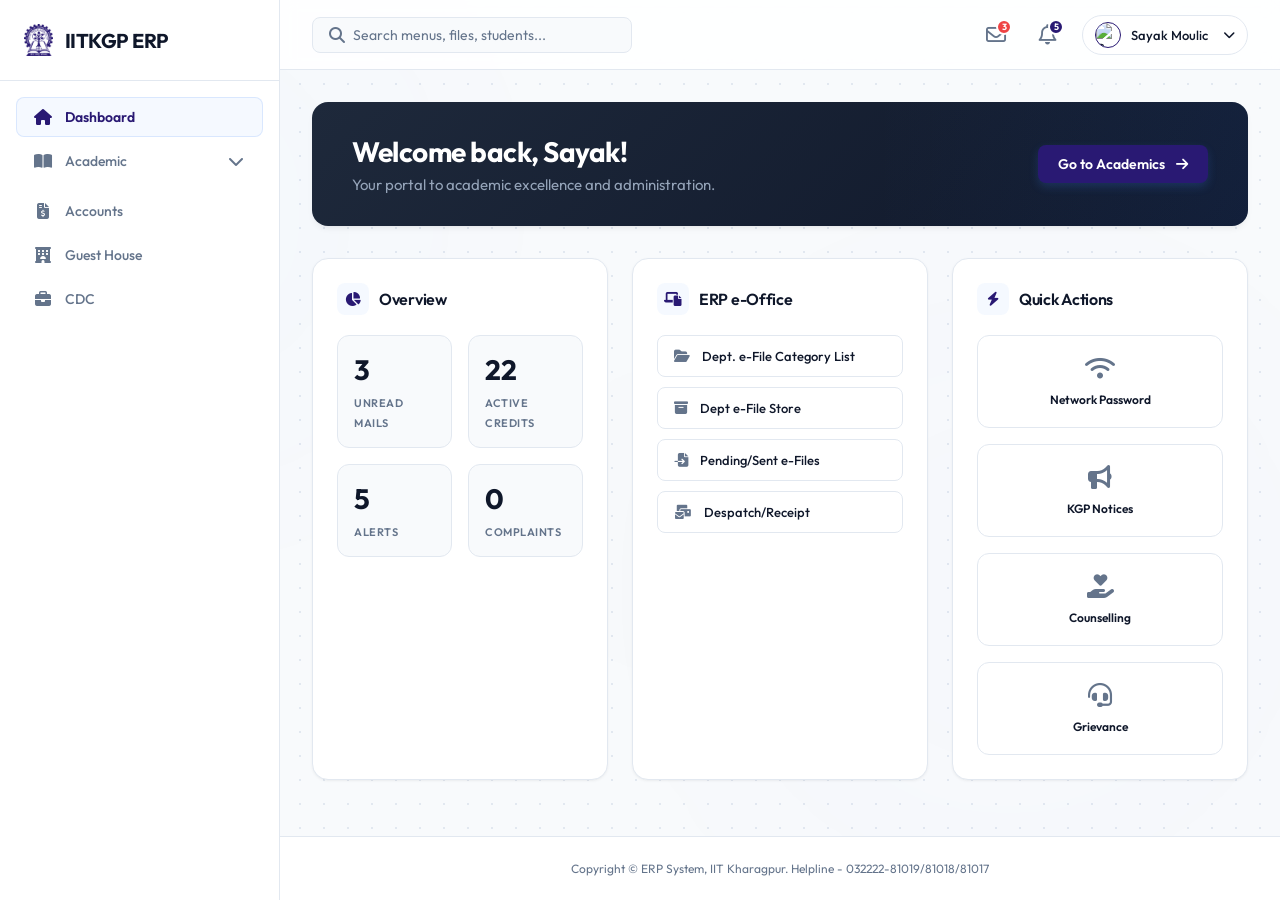
==== index.html @ 9ef0fa23 "feat: implement active modal dialogs for Quick Actions, Examination Portal, and CDC Important Action" ====
<!DOCTYPE html>
<html lang="en">
<head>
    <meta charset="UTF-8">
    <meta name="viewport" content="width=device-width, initial-scale=1.0">
    <title>ERP System - IIT KGP | Premium</title>
    <link rel="icon" type="image/png" href="./iitkgp logo.png">
    <link rel="stylesheet" href="style.css">
    <link rel="stylesheet" href="https://cdnjs.cloudflare.com/ajax/libs/font-awesome/6.4.0/css/all.min.css">
</head>
<body>
    <!-- Animated Background -->
    <div class="bg-blob blob-1"></div>
    <div class="bg-blob blob-2"></div>
    <div class="bg-blob blob-3"></div>

    <div class="dashboard">
        <!-- Sidebar -->
        <aside class="sidebar">
            <div class="sidebar-header">
                <img src="./iitkgp logo.png" alt="IIT KGP Logo" class="sidebar-logo">
                <h2>IITKGP ERP</h2>
                <button class="close-btn" id="closeSidebar" aria-label="Close sidebar">
                    <i class="fa-solid fa-xmark"></i>
                </button>
            </div>
            
            <nav class="sidebar-menu">
                <a href="./index.html" class="menu-item active">
                    <i class="fa-solid fa-house"></i>
                    <span>Dashboard</span>
                </a>

                <!-- Full Academic Menu inside Accordion -->
                <div class="accordion-wrapper" id="academicAccordion">
                    <div class="menu-item accordion-header">
                        <div style="display:flex; align-items:center; gap:12px;">
                            <i class="fa-solid fa-book-open"></i>
                            <span>Academic</span>
                        </div>
                        <i class="fa-solid fa-chevron-down caret"></i>
                    </div>
                    
                    <div class="accordion-content">
                        <div class="submenu-category">Registration & Academics</div>
                        <a href="./academic/index.html" class="submenu-item">Subjects & Curricula</a>
                        <a href="./academic/index.html" class="submenu-item">UG Registration & Flow</a>
                        <a href="./academic/index.html" class="submenu-item">PG Modules</a>
                        <a href="./academic/index.html" class="submenu-item">Final Graduation Processing</a>

                        <div class="submenu-category">Time Table & Exams</div>
                        <a href="./academic/index.html" class="submenu-item">Examination TimeTable</a>
                        <a href="./academic/index.html" class="submenu-item">Time Table (Classes)</a>
                        <a href="./academic/index.html" class="submenu-item">Results Review</a>

                        <div class="submenu-category">Financials & Awards</div>
                        <a href="./academic/index.html" class="submenu-item">Fees Payment & Status</a>
                        <a href="./academic/index.html" class="submenu-item">Scholarship</a>
                        <a href="./academic/index.html" class="submenu-item">Mediclaim</a>
                        <a href="./academic/index.html" class="submenu-item">Award and Prize (UG)</a>

                        <div class="submenu-category">Student Life</div>
                        <a href="./academic/index.html" class="submenu-item">Students & Leave</a>
                        <a href="./academic/index.html" class="submenu-item">Library Services</a>
                        <a href="./academic/index.html" class="submenu-item">Feedback</a>
                        <a href="./academic/index.html" class="submenu-item">Student Rep Nomination</a>
                    </div>
                </div>

                <a href="./accounts/index.html" class="menu-item">
                    <i class="fa-solid fa-file-invoice-dollar"></i>
                    <span>Accounts</span>
                </a>
                <a href="./accommodation/index.html" class="menu-item">
                    <i class="fa-solid fa-hotel"></i>
                    <span>Guest House</span>
                </a>
                <a href="./cdc/index.html" class="menu-item">
                    <i class="fa-solid fa-briefcase"></i>
                    <span>CDC</span>
                </a>
            </nav>
        </aside>

        <!-- Main Area -->
        <main class="main-area">
            <!-- Top Navigation -->
            <header class="top-nav">
                <div style="display: flex; align-items: center;">
                    <button class="menu-btn" id="openSidebar" aria-label="Open sidebar">
                        <i class="fa-solid fa-bars"></i>
                    </button>
                    <div class="search-box">
                        <i class="fa-solid fa-search"></i>
                        <input type="text" placeholder="Search menus, files, students..." id="dashboardSearch">
                    </div>
                </div>

                <div class="nav-actions">
                    <button class="icon-btn" aria-label="Messages">
                        <i class="fa-regular fa-envelope"></i>
                        <span class="badge">3</span>
                    </button>
                    <button class="icon-btn" aria-label="Notifications">
                        <i class="fa-regular fa-bell"></i>
                        <span class="badge" style="background:var(--brand-primary); color:#fff;">5</span>
                    </button>

                    <!-- Fully working Profile Dropdown -->
                    <div class="profile-menu" id="profileMenu">
                        <div class="profile-btn" id="profileBtn">
                            <img src="https://ui-avatars.com/api/?name=Sayak+Moulic&background=3b82f6&color=fff&bold=true" alt="Sayak">
                            <span>Sayak Moulic</span>
                            <i class="fa-solid fa-chevron-down" style="font-size: 12px; margin-left: 5px;"></i>
                        </div>
                        
                        <div class="dropdown-content glass-panel">
                            <a href="#" class="dropdown-item">
                                <i class="fa-regular fa-user"></i> My Profile
                            </a>
                            <a href="#" class="dropdown-item">
                                <i class="fa-solid fa-gear"></i> Settings
                            </a>
                            <a href="#" class="dropdown-item">
                                <i class="fa-solid fa-key"></i> Passphrase Retrieval
                            </a>
                            <div class="dropdown-divider"></div>
                            <a href="#" class="dropdown-item">
                                <i class="fa-solid fa-users-gear"></i> Switch Login
                            </a>
                            <a href="#" class="dropdown-item" style="color: var(--accent-red);">
                                <i class="fa-solid fa-arrow-right-from-bracket" style="color: var(--accent-red);"></i> Logout
                            </a>
                        </div>
                    </div>
                </div>
            </header>

            <!-- Dashboard Content -->
            <div class="content-area">
                <div class="hero-banner">
                    <div class="hero-text">
                        <h1>Welcome back, Sayak!</h1>
                        <p>Your portal to academic excellence and administration.</p>
                    </div>
                    <a href="./academic/index.html" class="hero-btn" style="text-decoration:none;">Go to Academics <i class="fa-solid fa-arrow-right" style="margin-left:8px;"></i></a>
                </div>

                <div class="bento-grid">
                    
                    <!-- Stats Card -->
                    <div class="card glass-panel col-span-4">
                        <div class="card-header">
                            <h3 class="card-title">
                                <span class="card-icon"><i class="fa-solid fa-chart-pie"></i></span>
                                Overview
                            </h3>
                        </div>
                        <div class="stats-container">
                            <div class="stat-box">
                                <span class="stat-value">3</span>
                                <span class="stat-label">Unread Mails</span>
                            </div>
                            <div class="stat-box">
                                <span class="stat-value">22</span>
                                <span class="stat-label">Active Credits</span>
                            </div>
                            <div class="stat-box">
                                <span class="stat-value">5</span>
                                <span class="stat-label">Alerts</span>
                            </div>
                            <div class="stat-box">
                                <span class="stat-value">0</span>
                                <span class="stat-label">Complaints</span>
                            </div>
                        </div>
                    </div>

                    <!-- ERP e-Office -->
                    <div class="card glass-panel col-span-4">
                        <div class="card-header">
                            <h3 class="card-title">
                                <span class="card-icon"><i class="fa-solid fa-laptop-file"></i></span>
                                ERP e-Office
                            </h3>
                        </div>
                        <div class="link-list">
                            <a href="#" class="link-item">
                                <i class="fa-solid fa-folder-open"></i> Dept. e-File Category List
                            </a>
                            <a href="#" class="link-item">
                                <i class="fa-solid fa-box-archive"></i> Dept e-File Store
                            </a>
                            <a href="#" class="link-item">
                                <i class="fa-solid fa-file-import"></i> Pending/Sent e-Files
                            </a>
                            <a href="#" class="link-item">
                                <i class="fa-solid fa-envelopes-bulk"></i> Despatch/Receipt
                            </a>
                        </div>
                    </div>

                    <!-- Other Actions -->
                    <div class="card glass-panel col-span-4">
                        <div class="card-header">
                            <h3 class="card-title">
                                <span class="card-icon"><i class="fa-solid fa-bolt"></i></span>
                                Quick Actions
                            </h3>
                        </div>
                        <div class="action-grid">
                            <a href="#" class="action-box" id="actionNetworkPassword">
                                <i class="fa-solid fa-wifi"></i>
                                <span>Network Password</span>
                            </a>
                            <a href="#" class="action-box" id="actionKgpNotices">
                                <i class="fa-solid fa-bullhorn"></i>
                                <span>KGP Notices</span>
                            </a>
                            <a href="#" class="action-box" id="actionCounselling">
                                <i class="fa-solid fa-hand-holding-heart"></i>
                                <span>Counselling</span>
                            </a>
                            <a href="#" class="action-box" id="actionGrievance">
                                <i class="fa-solid fa-headset"></i>
                                <span>Grievance</span>
                            </a>
                        </div>
                    </div>

                </div>
            </div>

            <!-- Footer -->
            <footer class="footer">
                <p>Copyright &copy; ERP System, IIT Kharagpur. Helpline - 032222-81019/81018/81017</p>
            </footer>
        </main>
    </div>

    <!-- Modals -->
    <!-- Network Password Modal -->
    <div class="modal-overlay" id="modalNetworkPassword">
        <div class="modal-container">
            <div class="modal-header">
                <h3>Campus Network Password Manager</h3>
                <button class="modal-close"><i class="fa-solid fa-xmark"></i></button>
            </div>
            <div class="modal-body">
                <p>Manage your campus Wi-Fi / LAN network credentials here.</p>
                <form onsubmit="event.preventDefault(); alert('Password successfully updated!'); this.closest('.modal-overlay').classList.remove('open');">
                    <div class="form-group">
                        <label for="currentNetPass">Current Network Password</label>
                        <input type="password" id="currentNetPass" class="form-control" required>
                    </div>
                    <div class="form-group">
                        <label for="newNetPass">New Network Password</label>
                        <input type="password" id="newNetPass" class="form-control" required>
                    </div>
                    <div class="form-group">
                        <label for="confirmNetPass">Confirm New Network Password</label>
                        <input type="password" id="confirmNetPass" class="form-control" required>
                    </div>
                    <button type="submit" class="btn-primary">Update Password</button>
                </form>
            </div>
        </div>
    </div>

    <!-- KGP Notices Modal -->
    <div class="modal-overlay" id="modalKgpNotices">
        <div class="modal-container">
            <div class="modal-header">
                <h3>Apna IIT KGP Notices</h3>
                <button class="modal-close"><i class="fa-solid fa-xmark"></i></button>
            </div>
            <div class="modal-body" style="display:flex; flex-direction:column; gap:16px;">
                <div style="padding:12px; background:var(--brand-bg); border-radius:8px; border:1px solid var(--border-color);">
                    <span style="font-size:11px; font-weight:700; color:var(--brand-primary); display:block; margin-bottom:4px;">May 25, 2026 - ACADEMIC SECTION</span>
                    <strong style="display:block; font-size:13px; margin-bottom:4px;">Extension of Spring Semester Registration Deadline</strong>
                    <span style="font-size:12px; color:var(--text-muted);">Spring Semester registration has been extended up to 31st May 2026. Please complete fee payment and register courses on the Academic portal.</span>
                </div>
                <div style="padding:12px; background:var(--brand-bg); border-radius:8px; border:1px solid var(--border-color);">
                    <span style="font-size:11px; font-weight:700; color:var(--brand-primary); display:block; margin-bottom:4px;">May 24, 2026 - HALL MANAGEMENT CENTRE</span>
                    <strong style="display:block; font-size:13px; margin-bottom:4px;">Notice regarding Summer Quarter Mess Bookings</strong>
                    <span style="font-size:12px; color:var(--text-muted);">Students registering for summer quarter can pay food charges at HMC counter from today onwards. Mess will run at Lal Bahadur Shastri Hall.</span>
                </div>
                <div style="padding:12px; background:var(--brand-bg); border-radius:8px; border:1px solid var(--border-color);">
                    <span style="font-size:11px; font-weight:700; color:var(--brand-primary); display:block; margin-bottom:4px;">May 22, 2026 - TECHNOLOGY GUEST HOUSE</span>
                    <strong style="display:block; font-size:13px; margin-bottom:4px;">Booking closure for Convocation week</strong>
                    <span style="font-size:12px; color:var(--text-muted);">Technology Guest House bookings will remain closed from July 15th to July 25th for official delegates visiting during the annual convocation.</span>
                </div>
            </div>
        </div>
    </div>

    <!-- Counselling Modal -->
    <div class="modal-overlay" id="modalCounselling">
        <div class="modal-container">
            <div class="modal-header">
                <h3>Student Counselling Centre Services</h3>
                <button class="modal-close"><i class="fa-solid fa-xmark"></i></button>
            </div>
            <div class="modal-body">
                <p>Get in touch with professionals at the Student Counselling Centre. Sessions are strictly confidential.</p>
                <form onsubmit="event.preventDefault(); alert('Session appointment request received. A counsellor will reach out shortly.'); this.closest('.modal-overlay').classList.remove('open');">
                    <div class="form-group">
                        <label for="counsellingReason">Reason for Appointment / Topic</label>
                        <select id="counsellingReason" class="form-control" required>
                            <option value="academic">Academic Stress / Time Management</option>
                            <option value="career">Career / CDC Anxiety</option>
                            <option value="personal">Personal / Relationship Concerns</option>
                            <option value="other">General Well-being & Wellness Check</option>
                        </select>
                    </div>
                    <div class="form-group">
                        <label for="preferredDate">Preferred Date</label>
                        <input type="date" id="preferredDate" class="form-control" required>
                    </div>
                    <div class="form-group">
                        <label for="preferredSlot">Preferred Time Slot</label>
                        <select id="preferredSlot" class="form-control" required>
                            <option value="morning">Morning (10:00 AM - 12:00 PM)</option>
                            <option value="afternoon">Afternoon (02:00 PM - 04:00 PM)</option>
                            <option value="evening">Evening (05:00 PM - 07:00 PM)</option>
                        </select>
                    </div>
                    <button type="submit" class="btn-primary">Request Session Appointment</button>
                </form>
            </div>
        </div>
    </div>

    <!-- Grievance Modal -->
    <div class="modal-overlay" id="modalGrievance">
        <div class="modal-container">
            <div class="modal-header">
                <h3>Submit General / ERP Grievance</h3>
                <button class="modal-close"><i class="fa-solid fa-xmark"></i></button>
            </div>
            <div class="modal-body">
                <p>Please enter details of your grievance. Submissions are routed to the ERP technical cell or administrative cell.</p>
                <form onsubmit="event.preventDefault(); alert('Grievance ticket created successfully. ID: TKT-299382.'); this.closest('.modal-overlay').classList.remove('open');">
                    <div class="form-group">
                        <label for="grievanceType">Category</label>
                        <select id="grievanceType" class="form-control" required>
                            <option value="erp">ERP Portal Glitch / Bugs</option>
                            <option value="academic">Academic Registration / Grades Error</option>
                            <option value="accommodation">Hostel Mess / Room Facility Grievance</option>
                            <option value="other">Other Administrative Concerns</option>
                        </select>
                    </div>
                    <div class="form-group">
                        <label for="grievanceTitle">Subject</label>
                        <input type="text" id="grievanceTitle" class="form-control" placeholder="Short description of the issue" required>
                    </div>
                    <div class="form-group">
                        <label for="grievanceDetails">Detailed Grievance Description</label>
                        <textarea id="grievanceDetails" class="form-control" rows="4" style="resize:vertical;" placeholder="Please explain the issue in detail..." required></textarea>
                    </div>
                    <button type="submit" class="btn-primary">Submit Grievance</button>
                </form>
            </div>
        </div>
    </div>

    <script>
        // Profile Dropdown Logic
        const profileMenu = document.getElementById('profileMenu');
        const profileBtn = document.getElementById('profileBtn');

        profileBtn.addEventListener('click', (e) => {
            e.stopPropagation();
            profileMenu.classList.toggle('open');
        });

        // Close dropdown when clicking outside
        document.addEventListener('click', (e) => {
            if (!profileMenu.contains(e.target)) {
                profileMenu.classList.remove('open');
            }
        });

        // Accordion Logic
        const accordion = document.getElementById('academicAccordion');
        const accordionHeader = accordion.querySelector('.accordion-header');

        accordionHeader.addEventListener('click', () => {
            accordion.classList.toggle('open');
            if (accordion.classList.contains('open')) {
                accordionHeader.classList.add('active');
            } else {
                accordionHeader.classList.remove('active');
            }
        });

        // Mobile Sidebar Logic
        const sidebar = document.querySelector('.sidebar');
        const openSidebar = document.getElementById('openSidebar');
        const closeSidebar = document.getElementById('closeSidebar');

        if (openSidebar && closeSidebar) {
            openSidebar.addEventListener('click', () => {
                sidebar.classList.add('active');
            });
            closeSidebar.addEventListener('click', () => {
                sidebar.classList.remove('active');
            });
        }

        // Modal toggling helper
        function setupModal(triggerId, modalId) {
            const trigger = document.getElementById(triggerId);
            const modal = document.getElementById(modalId);
            if (trigger && modal) {
                trigger.addEventListener('click', (e) => {
                    e.preventDefault();
                    modal.classList.add('open');
                });
                
                const closeBtn = modal.querySelector('.modal-close');
                if (closeBtn) {
                    closeBtn.addEventListener('click', () => {
                        modal.classList.remove('open');
                    });
                }
                
                modal.addEventListener('click', (e) => {
                    if (e.target === modal) {
                        modal.classList.remove('open');
                    }
                });
            }
        }
        
        setupModal('actionNetworkPassword', 'modalNetworkPassword');
        setupModal('actionKgpNotices', 'modalKgpNotices');
        setupModal('actionCounselling', 'modalCounselling');
        setupModal('actionGrievance', 'modalGrievance');
    </script>
</body>
</html>
---- style.css ----
@import url('https://fonts.googleapis.com/css2?family=Outfit:wght@300;400;500;600;700;800&display=swap');

:root {
    --brand-bg: #f8fafc;
    /* Premium clean off-white background */
    --panel-bg: #ffffff;
    /* Crisp white panels */
    --border-color: #e2e8f0;
    /* Soft slate/gray borders */
    --border-hover: #cbd5e1;
    --text-main: #0f172a;
    /* Slate-900 high contrast text */
    --text-muted: #64748b;
    /* Slate-500 muted text */
    --brand-primary: #291973;
    /* Premium Vercel/Linear royal blue */
    --brand-primary-light: #60a5fa;
    --brand-primary-bg: rgba(59, 130, 246, 0.05);
    --brand-primary-hover: rgba(59, 130, 246, 0.08);
    --accent-red: #ef4444;
    /* Clean alert red */
    --accent-red-bg: rgba(239, 68, 68, 0.05);
    --accent-green: #10b981;
    /* Success green */
    --accent-green-bg: rgba(16, 185, 129, 0.05);

    --shadow-sm: 0 1px 3px 0 rgba(0, 0, 0, 0.05), 0 1px 2px -1px rgba(0, 0, 0, 0.05);
    --shadow-md: 0 4px 6px -1px rgba(0, 0, 0, 0.05), 0 2px 4px -2px rgba(0, 0, 0, 0.05);
    --shadow-lg: 0 10px 15px -3px rgba(0, 0, 0, 0.05), 0 4px 6px -4px rgba(0, 0, 0, 0.05);
    --shadow-xl: 0 20px 25px -5px rgba(0, 0, 0, 0.05), 0 8px 10px -6px rgba(0, 0, 0, 0.05);

    --transition-fast: 0.15s cubic-bezier(0.4, 0, 0.2, 1);
    --transition-normal: 0.25s cubic-bezier(0.4, 0, 0.2, 1);
    --sidebar-width: 280px;
}

* {
    margin: 0;
    padding: 0;
    box-sizing: border-box;
    font-family: 'Outfit', sans-serif;
}

body {
    background-color: var(--brand-bg);
    /* Clean grid background overlay */
    background-image:
        radial-gradient(var(--border-color) 1px, transparent 1px);
    background-size: 24px 24px;
    color: var(--text-main);
    overflow-x: hidden;
    position: relative;
    min-height: 100vh;
}

/* Subtle background glow blobs - soft and light */
.bg-blob {
    position: fixed;
    border-radius: 50%;
    filter: blur(140px);
    z-index: -1;
    pointer-events: none;
    opacity: 0.4;
}

.blob-1 {
    top: -10%;
    left: -10%;
    width: 600px;
    height: 600px;
    background: radial-gradient(circle, rgba(59, 130, 246, 0.12) 0%, transparent 70%);
}

.blob-2 {
    bottom: -10%;
    right: -10%;
    width: 800px;
    height: 800px;
    background: radial-gradient(circle, rgba(99, 102, 241, 0.08) 0%, transparent 70%);
}

.blob-3 {
    top: 30%;
    left: 35%;
    width: 500px;
    height: 500px;
    background: radial-gradient(circle, rgba(16, 185, 129, 0.05) 0%, transparent 70%);
}

/* Glass panel styled as premium white card */
.glass-panel {
    background: var(--panel-bg);
    border: 1px solid var(--border-color);
    box-shadow: var(--shadow-sm);
    border-radius: 12px;
}

/* Layout */
.dashboard {
    display: flex;
    min-height: 100vh;
}

/* Sidebar - Unified Light Theme */
.sidebar {
    width: var(--sidebar-width);
    height: 100vh;
    position: fixed;
    background: var(--panel-bg);
    border-right: 1px solid var(--border-color);
    z-index: 1000;
    display: flex;
    flex-direction: column;
    transition: var(--transition-normal);
}

.sidebar-header {
    padding: 24px;
    display: flex;
    align-items: center;
    gap: 12px;
    border-bottom: 1px solid var(--border-color);
}

.sidebar-header h2 {
    font-size: 20px;
    font-weight: 700;
    color: var(--text-main);
    letter-spacing: -0.5px;
}

.close-btn {
    display: none;
    background: transparent;
    border: none;
    color: var(--text-muted);
    font-size: 20px;
    cursor: pointer;
    margin-left: auto;
    transition: var(--transition-fast);
}

.close-btn:hover {
    color: var(--text-main);
}

.sidebar-menu {
    padding: 16px;
    overflow-y: auto;
    flex: 1;
}

.sidebar-menu::-webkit-scrollbar {
    width: 4px;
}

.sidebar-menu::-webkit-scrollbar-thumb {
    background: var(--border-color);
    border-radius: 10px;
}

.menu-item {
    display: flex;
    align-items: center;
    gap: 12px;
    padding: 10px 16px;
    color: var(--text-muted);
    border-radius: 8px;
    margin-bottom: 4px;
    transition: var(--transition-fast);
    cursor: pointer;
    text-decoration: none;
    font-size: 14px;
    font-weight: 500;
    border: 1px solid transparent;
}

.menu-item i {
    font-size: 16px;
    width: 20px;
    text-align: center;
    color: var(--text-muted);
    transition: var(--transition-fast);
}

.menu-item:hover,
.menu-item.active {
    background: var(--brand-primary-bg);
    color: var(--brand-primary);
}

.menu-item.active {
    background: var(--brand-primary-bg);
    border-color: rgba(59, 130, 246, 0.15);
    font-weight: 600;
}

.menu-item:hover i,
.menu-item.active i {
    color: var(--brand-primary);
}

/* Accordion Navigation Category */
.accordion-wrapper {
    margin-bottom: 4px;
}

.accordion-header {
    justify-content: space-between;
}

.accordion-content {
    max-height: 0;
    overflow: hidden;
    transition: max-height 0.3s cubic-bezier(0.4, 0, 0.2, 1);
    background: var(--brand-bg);
    border-radius: 8px;
    margin: 2px 4px 6px 12px;
    border-left: 2px solid var(--border-color);
}

.accordion-wrapper.open .accordion-content {
    max-height: 1000px;
}

.accordion-wrapper.open .caret {
    transform: rotate(180deg);
}

.caret {
    transition: transform var(--transition-fast);
}

/* Submenu items */
.submenu-category {
    padding: 10px 16px 4px 16px;
    font-size: 11px;
    text-transform: uppercase;
    letter-spacing: 0.5px;
    color: var(--text-muted);
    font-weight: 700;
}

.submenu-item {
    display: block;
    padding: 8px 16px 8px 24px;
    color: var(--text-muted);
    font-size: 13px;
    transition: var(--transition-fast);
    text-decoration: none;
    font-weight: 500;
}

.submenu-item:hover,
.submenu-item.active {
    color: var(--brand-primary);
    background: var(--brand-primary-bg);
}

/* Main Content Area */
.main-area {
    flex: 1;
    margin-left: var(--sidebar-width);
    display: flex;
    flex-direction: column;
    min-height: 100vh;
}

/* Top Nav */
.top-nav {
    height: 70px;
    padding: 0 32px;
    display: flex;
    justify-content: space-between;
    align-items: center;
    position: sticky;
    top: 0;
    z-index: 100;
    background: rgba(255, 255, 255, 0.85);
    backdrop-filter: blur(8px);
    border-bottom: 1px solid var(--border-color);
}

.menu-btn {
    display: none;
    background: transparent;
    border: none;
    color: var(--text-main);
    font-size: 20px;
    cursor: pointer;
    margin-right: 12px;
}

.search-box {
    display: flex;
    align-items: center;
    background: var(--brand-bg);
    border: 1px solid var(--border-color);
    border-radius: 8px;
    padding: 8px 16px;
    width: 320px;
    transition: var(--transition-fast);
}

.search-box:focus-within {
    border-color: var(--brand-primary);
    box-shadow: 0 0 0 2px rgba(59, 130, 246, 0.1);
    background: #ffffff;
}

.search-box input {
    background: transparent;
    border: none;
    outline: none;
    color: var(--text-main);
    width: 100%;
    margin-left: 8px;
    font-size: 14px;
}

.search-box input::placeholder {
    color: var(--text-muted);
}

.search-box i {
    color: var(--text-muted);
}

.nav-actions {
    display: flex;
    align-items: center;
    gap: 16px;
}

.icon-btn {
    position: relative;
    background: transparent;
    border: none;
    color: var(--text-muted);
    font-size: 20px;
    cursor: pointer;
    transition: var(--transition-fast);
    width: 36px;
    height: 36px;
    border-radius: 8px;
    display: flex;
    align-items: center;
    justify-content: center;
}

.icon-btn:hover {
    color: var(--brand-primary);
    background: var(--brand-bg);
}

.badge {
    position: absolute;
    top: 2px;
    right: 2px;
    background: var(--accent-red);
    color: #fff;
    font-size: 9px;
    font-weight: 700;
    height: 16px;
    width: 16px;
    border-radius: 50%;
    display: flex;
    align-items: center;
    justify-content: center;
    border: 2px solid #fff;
}

/* Profile Dropdown */
.profile-menu {
    position: relative;
}

.profile-btn {
    display: flex;
    align-items: center;
    gap: 10px;
    background: #ffffff;
    border: 1px solid var(--border-color);
    padding: 6px 12px;
    border-radius: 30px;
    cursor: pointer;
    transition: var(--transition-fast);
    color: var(--text-main);
}

.profile-btn:hover {
    border-color: var(--brand-primary);
    background: var(--brand-bg);
}

.profile-btn img {
    width: 26px;
    height: 26px;
    border-radius: 50%;
    border: 1.5px solid var(--brand-primary);
}

.profile-btn span {
    font-weight: 500;
    font-size: 13px;
}

.dropdown-content {
    position: absolute;
    top: calc(100% + 8px);
    right: 0;
    width: 220px;
    border-radius: 12px;
    padding: 6px;
    opacity: 0;
    visibility: hidden;
    transform: translateY(6px);
    transition: var(--transition-fast);
    z-index: 1100;
    background: #ffffff;
    border: 1px solid var(--border-color);
    box-shadow: var(--shadow-lg);
}

.profile-menu.open .dropdown-content {
    opacity: 1;
    visibility: visible;
    transform: translateY(0);
}

.dropdown-item {
    display: flex;
    align-items: center;
    gap: 10px;
    padding: 8px 12px;
    color: var(--text-main);
    text-decoration: none;
    border-radius: 6px;
    transition: var(--transition-fast);
    font-size: 13px;
    font-weight: 500;
}

.dropdown-item:hover {
    background: var(--brand-primary-bg);
    color: var(--brand-primary);
}

.dropdown-item i {
    font-size: 14px;
    color: var(--text-muted);
}

.dropdown-item:hover i {
    color: var(--brand-primary);
}

.dropdown-divider {
    height: 1px;
    background: var(--border-color);
    margin: 4px 0;
}

/* Dashboard Content Area */
.content-area {
    padding: 32px;
    max-width: 1400px;
    width: 100%;
    margin: 0 auto;
    flex: 1;
}

/* Hero Banner - Professional and Executive */
.hero-banner {
    border-radius: 16px;
    padding: 32px 40px;
    position: relative;
    overflow: hidden;
    margin-bottom: 32px;
    display: flex;
    justify-content: space-between;
    align-items: center;
    background: linear-gradient(135deg, #1e293b 0%, #0f172a 100%);
    box-shadow: var(--shadow-md);
}

.hero-banner::after {
    content: '';
    position: absolute;
    right: 0;
    top: 0;
    bottom: 0;
    width: 40%;
    background: linear-gradient(90deg, transparent, rgba(59, 130, 246, 0.08));
    pointer-events: none;
}

.hero-text h1 {
    font-size: 28px;
    font-weight: 700;
    margin-bottom: 6px;
    color: #ffffff;
    letter-spacing: -0.5px;
}

.hero-text p {
    font-size: 15px;
    color: var(--text-muted);
    color: #94a3b8;
    font-weight: 400;
}

.hero-btn {
    background: var(--brand-primary);
    color: #fff;
    border: none;
    padding: 10px 20px;
    border-radius: 8px;
    font-size: 14px;
    font-weight: 600;
    cursor: pointer;
    box-shadow: 0 4px 10px rgba(59, 130, 246, 0.2);
    transition: var(--transition-fast);
    z-index: 10;
}

.hero-btn:hover {
    background: #2563eb;
    box-shadow: 0 6px 14px rgba(59, 130, 246, 0.3);
    transform: translateY(-1px);
}

/* Bento Grid Dashboard layout */
.bento-grid {
    display: grid;
    grid-template-columns: repeat(12, 1fr);
    gap: 24px;
}

/* Dashboard Cards */
.card {
    background: var(--panel-bg);
    border: 1px solid var(--border-color);
    box-shadow: var(--shadow-sm);
    border-radius: 16px;
    padding: 24px;
    transition: border-color var(--transition-fast), box-shadow var(--transition-fast);
    position: relative;
    overflow: hidden;
}

.card:hover {
    border-color: var(--border-hover);
    box-shadow: var(--shadow-md);
}

.col-span-4 {
    grid-column: span 4;
}

.col-span-6 {
    grid-column: span 6;
}

.col-span-8 {
    grid-column: span 8;
}

.col-span-12 {
    grid-column: span 12;
}

@media (max-width: 1200px) {
    .col-span-4 {
        grid-column: span 6;
    }

    .col-span-6 {
        grid-column: span 12;
    }

    .col-span-8 {
        grid-column: span 12;
    }
}

@media (max-width: 900px) {

    .col-span-4,
    .col-span-6,
    .col-span-8 {
        grid-column: span 12;
    }

    .sidebar {
        transform: translateX(-100%);
    }

    .sidebar.active {
        transform: translateX(0);
    }

    .main-area {
        margin-left: 0;
    }

    .top-nav {
        padding: 0 20px;
    }

    .menu-btn {
        display: block;
    }

    .close-btn {
        display: block;
    }

    .search-box {
        width: 180px;
    }
}

@media (max-width: 600px) {
    .search-box {
        display: none;
    }

    .hero-banner {
        flex-direction: column;
        align-items: flex-start;
        gap: 16px;
        padding: 24px;
    }

    .top-nav {
        padding: 0 16px;
        height: 60px;
    }

    .profile-btn span {
        display: none; /* Hide profile name on mobile screens */
    }

    .nav-actions {
        gap: 10px;
    }

    .content-area {
        padding: 16px;
    }

    .card {
        padding: 16px;
    }

    .stats-container {
        grid-template-columns: 1fr; /* Stack stats vertically on mobile */
    }
}

/* Sidebar Logo */
.sidebar-logo {
    height: 32px;
    width: auto;
    object-fit: contain;
}

/* Table wrapper for horizontal scroll */
.table-responsive {
    width: 100%;
    overflow-x: auto;
    -webkit-overflow-scrolling: touch;
}


.card-header {
    display: flex;
    justify-content: space-between;
    align-items: center;
    margin-bottom: 20px;
}

.card-title {
    display: flex;
    align-items: center;
    gap: 10px;
    font-size: 16px;
    font-weight: 600;
    color: var(--text-main);
    letter-spacing: -0.3px;
}

.card-icon {
    width: 32px;
    height: 32px;
    border-radius: 8px;
    background: var(--brand-primary-bg);
    display: flex;
    align-items: center;
    justify-content: center;
    font-size: 14px;
    color: var(--brand-primary);
}

/* Stats Display */
.stats-container {
    display: grid;
    grid-template-columns: 1fr 1fr;
    gap: 16px;
}

.stat-box {
    background: var(--brand-bg);
    border-radius: 12px;
    padding: 16px;
    border: 1px solid var(--border-color);
    transition: var(--transition-fast);
}

.stat-box:hover {
    border-color: var(--brand-primary-light);
    background: var(--panel-bg);
}

.stat-value {
    font-size: 28px;
    font-weight: 700;
    color: var(--text-main);
    margin-bottom: 4px;
    display: block;
}

.stat-label {
    font-size: 11px;
    color: var(--text-muted);
    font-weight: 600;
    text-transform: uppercase;
    letter-spacing: 0.5px;
}

.stat-box.alert {
    background: var(--accent-red-bg);
    border-color: rgba(239, 68, 68, 0.1);
}

.stat-box.alert .stat-value {
    color: var(--accent-red);
}

.stat-box.alert:hover {
    border-color: var(--accent-red);
    background: #ffffff;
}

/* List Links (Stripe/Linear list items) */
.link-list {
    display: flex;
    flex-direction: column;
    gap: 10px;
}

.link-item {
    display: flex;
    align-items: center;
    gap: 12px;
    padding: 12px 16px;
    background: var(--panel-bg);
    border-radius: 8px;
    border: 1px solid var(--border-color);
    color: var(--text-main);
    text-decoration: none;
    transition: var(--transition-fast);
    font-size: 13px;
    font-weight: 500;
}

.link-item:hover {
    border-color: var(--brand-primary-light);
    background: var(--brand-primary-bg);
    transform: translateX(4px);
}

.link-item i {
    font-size: 14px;
    color: var(--text-muted);
}

.link-item:hover i {
    color: var(--brand-primary);
}

/* Quick Actions Grid */
.action-grid {
    display: grid;
    grid-template-columns: repeat(auto-fit, minmax(120px, 1fr));
    gap: 16px;
}

.action-box {
    display: flex;
    flex-direction: column;
    align-items: center;
    justify-content: center;
    gap: 12px;
    padding: 20px 16px;
    background: var(--panel-bg);
    border-radius: 12px;
    border: 1px solid var(--border-color);
    color: var(--text-main);
    text-decoration: none;
    transition: var(--transition-fast);
    text-align: center;
}

.action-box:hover {
    border-color: var(--brand-primary);
    background: var(--brand-primary-bg);
    transform: translateY(-2px);
    box-shadow: var(--shadow-md);
}

.action-box i {
    font-size: 24px;
    color: var(--text-muted);
    transition: var(--transition-fast);
}

.action-box:hover i {
    color: var(--brand-primary);
}

.action-box span {
    font-weight: 600;
    font-size: 12px;
}

/* Footer Styling */
.footer {
    padding: 24px 32px;
    text-align: center;
    font-size: 12px;
    color: var(--text-muted);
    border-top: 1px solid var(--border-color);
    margin-top: auto;
    background: var(--panel-bg);
}

/* Profile Form styling (for verification pages) */
.profile-form-grid {
    display: grid;
    grid-template-columns: 1fr 1fr;
    gap: 20px;
}

@media (max-width: 768px) {
    .profile-form-grid {
        grid-template-columns: 1fr;
    }
}

.form-group {
    display: flex;
    flex-direction: column;
    gap: 8px;
}

.form-group label {
    font-size: 12px;
    font-weight: 600;
    color: var(--text-muted);
    text-transform: uppercase;
}

.form-control {
    background: var(--brand-bg);
    border: 1px solid var(--border-color);
    border-radius: 8px;
    padding: 10px 14px;
    font-size: 14px;
    color: var(--text-main);
    outline: none;
    transition: var(--transition-fast);
}

.form-control:focus {
    border-color: var(--brand-primary);
    background: #ffffff;
    box-shadow: 0 0 0 2px rgba(59, 130, 246, 0.1);
}

.btn-primary {
    background: var(--brand-primary);
    color: #ffffff;
    border: 1px solid transparent;
    border-radius: 8px;
    padding: 10px 20px;
    font-size: 14px;
    font-weight: 600;
    cursor: pointer;
    transition: var(--transition-fast);
}

.btn-primary:hover {
    background: #2563eb;
}

/* Modal Design System */
.modal-overlay {
    position: fixed;
    top: 0; left: 0; right: 0; bottom: 0;
    background: rgba(15, 23, 42, 0.4);
    backdrop-filter: blur(4px);
    z-index: 2000;
    display: flex;
    align-items: center;
    justify-content: center;
    opacity: 0;
    visibility: hidden;
    transition: opacity var(--transition-normal), visibility var(--transition-normal);
}
.modal-overlay.open {
    opacity: 1;
    visibility: visible;
}
.modal-container {
    background: var(--panel-bg);
    border: 1px solid var(--border-color);
    box-shadow: var(--shadow-xl);
    border-radius: 16px;
    width: 90%;
    max-width: 600px;
    max-height: 85vh;
    display: flex;
    flex-direction: column;
    transform: scale(0.95);
    transition: transform var(--transition-normal);
    overflow: hidden;
}
.modal-overlay.open .modal-container {
    transform: scale(1);
}
.modal-header {
    padding: 16px 24px;
    border-bottom: 1px solid var(--border-color);
    display: flex;
    align-items: center;
    justify-content: space-between;
}
.modal-header h3 {
    font-size: 16px;
    font-weight: 700;
    color: var(--text-main);
}
.modal-close {
    background: transparent;
    border: none;
    font-size: 18px;
    color: var(--text-muted);
    cursor: pointer;
    transition: var(--transition-fast);
}
.modal-close:hover {
    color: var(--text-main);
}
.modal-body {
    padding: 24px;
    overflow-y: auto;
    font-size: 14px;
    line-height: 1.6;
    color: var(--text-main);
}
.modal-body form {
    display: flex;
    flex-direction: column;
    gap: 16px;
}
.modal-body .form-group {
    display: flex;
    flex-direction: column;
    gap: 6px;
}
.modal-body p {
    margin-bottom: 12px;
}
.modal-body ul {
    margin-left: 20px;
    margin-bottom: 16px;
}
.modal-body li {
    margin-bottom: 6px;
}
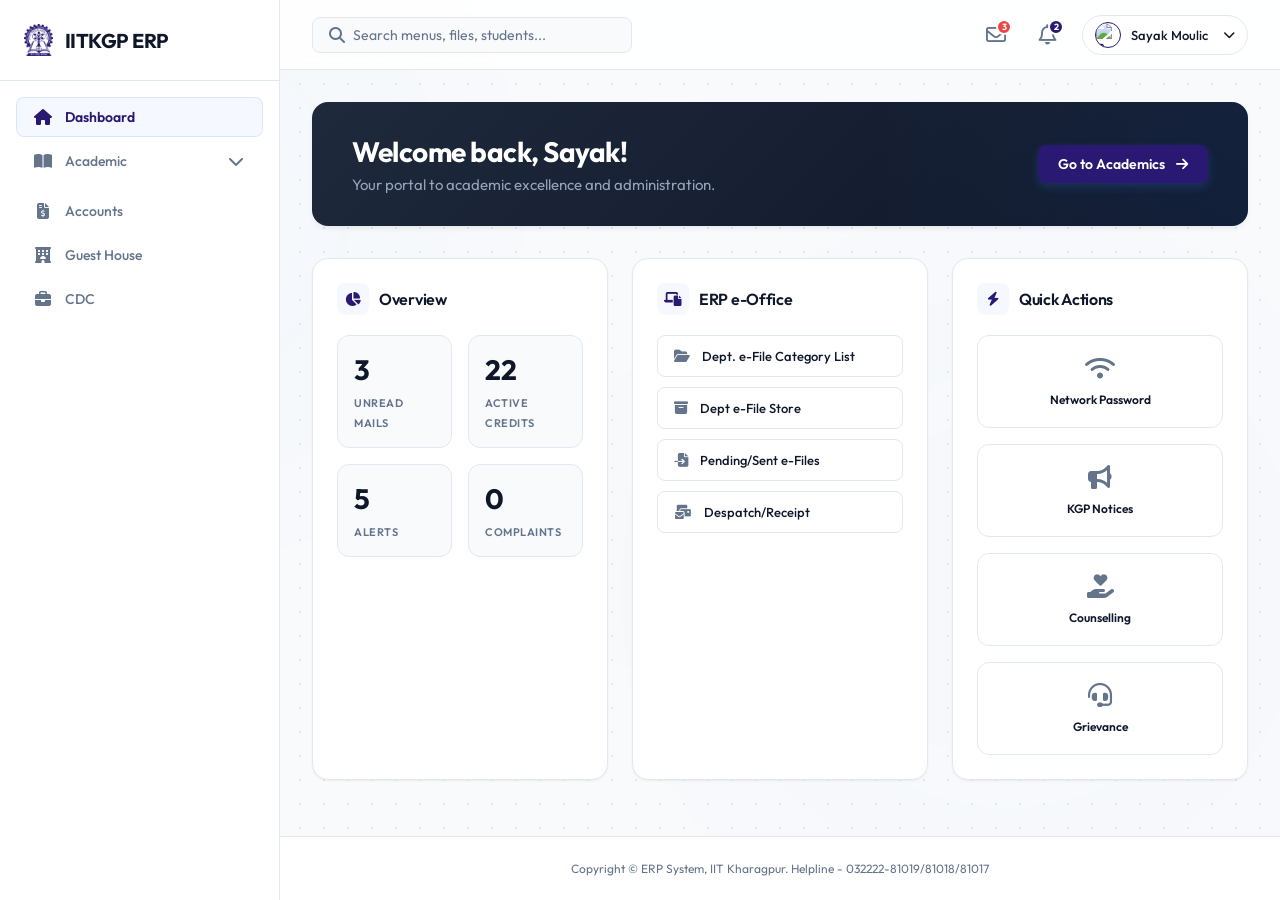
==== commit 3d289d87: "feat: implement working topbar messages/notifications dropdowns and profile action modals" ====
--- a/index.html
+++ b/index.html
@@ -4,9 +4,9 @@
     <meta charset="UTF-8">
     <meta name="viewport" content="width=device-width, initial-scale=1.0">
     <title>ERP System - IIT KGP | Premium</title>
-    <link rel="icon" type="image/png" href="./iitkgp logo.png">
     <link rel="stylesheet" href="style.css">
     <link rel="stylesheet" href="https://cdnjs.cloudflare.com/ajax/libs/font-awesome/6.4.0/css/all.min.css">
+    <script src="./components.js" defer></script>
 </head>
 <body>
     <!-- Animated Background -->
@@ -16,125 +16,12 @@
 
     <div class="dashboard">
         <!-- Sidebar -->
-        <aside class="sidebar">
-            <div class="sidebar-header">
-                <img src="./iitkgp logo.png" alt="IIT KGP Logo" class="sidebar-logo">
-                <h2>IITKGP ERP</h2>
-                <button class="close-btn" id="closeSidebar" aria-label="Close sidebar">
-                    <i class="fa-solid fa-xmark"></i>
-                </button>
-            </div>
-            
-            <nav class="sidebar-menu">
-                <a href="./index.html" class="menu-item active">
-                    <i class="fa-solid fa-house"></i>
-                    <span>Dashboard</span>
-                </a>
-
-                <!-- Full Academic Menu inside Accordion -->
-                <div class="accordion-wrapper" id="academicAccordion">
-                    <div class="menu-item accordion-header">
-                        <div style="display:flex; align-items:center; gap:12px;">
-                            <i class="fa-solid fa-book-open"></i>
-                            <span>Academic</span>
-                        </div>
-                        <i class="fa-solid fa-chevron-down caret"></i>
-                    </div>
-                    
-                    <div class="accordion-content">
-                        <div class="submenu-category">Registration & Academics</div>
-                        <a href="./academic/index.html" class="submenu-item">Subjects & Curricula</a>
-                        <a href="./academic/index.html" class="submenu-item">UG Registration & Flow</a>
-                        <a href="./academic/index.html" class="submenu-item">PG Modules</a>
-                        <a href="./academic/index.html" class="submenu-item">Final Graduation Processing</a>
-
-                        <div class="submenu-category">Time Table & Exams</div>
-                        <a href="./academic/index.html" class="submenu-item">Examination TimeTable</a>
-                        <a href="./academic/index.html" class="submenu-item">Time Table (Classes)</a>
-                        <a href="./academic/index.html" class="submenu-item">Results Review</a>
-
-                        <div class="submenu-category">Financials & Awards</div>
-                        <a href="./academic/index.html" class="submenu-item">Fees Payment & Status</a>
-                        <a href="./academic/index.html" class="submenu-item">Scholarship</a>
-                        <a href="./academic/index.html" class="submenu-item">Mediclaim</a>
-                        <a href="./academic/index.html" class="submenu-item">Award and Prize (UG)</a>
-
-                        <div class="submenu-category">Student Life</div>
-                        <a href="./academic/index.html" class="submenu-item">Students & Leave</a>
-                        <a href="./academic/index.html" class="submenu-item">Library Services</a>
-                        <a href="./academic/index.html" class="submenu-item">Feedback</a>
-                        <a href="./academic/index.html" class="submenu-item">Student Rep Nomination</a>
-                    </div>
-                </div>
-
-                <a href="./accounts/index.html" class="menu-item">
-                    <i class="fa-solid fa-file-invoice-dollar"></i>
-                    <span>Accounts</span>
-                </a>
-                <a href="./accommodation/index.html" class="menu-item">
-                    <i class="fa-solid fa-hotel"></i>
-                    <span>Guest House</span>
-                </a>
-                <a href="./cdc/index.html" class="menu-item">
-                    <i class="fa-solid fa-briefcase"></i>
-                    <span>CDC</span>
-                </a>
-            </nav>
-        </aside>
+        <div id="sidebar-placeholder"></div>
 
         <!-- Main Area -->
         <main class="main-area">
             <!-- Top Navigation -->
-            <header class="top-nav">
-                <div style="display: flex; align-items: center;">
-                    <button class="menu-btn" id="openSidebar" aria-label="Open sidebar">
-                        <i class="fa-solid fa-bars"></i>
-                    </button>
-                    <div class="search-box">
-                        <i class="fa-solid fa-search"></i>
-                        <input type="text" placeholder="Search menus, files, students..." id="dashboardSearch">
-                    </div>
-                </div>
-
-                <div class="nav-actions">
-                    <button class="icon-btn" aria-label="Messages">
-                        <i class="fa-regular fa-envelope"></i>
-                        <span class="badge">3</span>
-                    </button>
-                    <button class="icon-btn" aria-label="Notifications">
-                        <i class="fa-regular fa-bell"></i>
-                        <span class="badge" style="background:var(--brand-primary); color:#fff;">5</span>
-                    </button>
-
-                    <!-- Fully working Profile Dropdown -->
-                    <div class="profile-menu" id="profileMenu">
-                        <div class="profile-btn" id="profileBtn">
-                            <img src="https://ui-avatars.com/api/?name=Sayak+Moulic&background=3b82f6&color=fff&bold=true" alt="Sayak">
-                            <span>Sayak Moulic</span>
-                            <i class="fa-solid fa-chevron-down" style="font-size: 12px; margin-left: 5px;"></i>
-                        </div>
-                        
-                        <div class="dropdown-content glass-panel">
-                            <a href="#" class="dropdown-item">
-                                <i class="fa-regular fa-user"></i> My Profile
-                            </a>
-                            <a href="#" class="dropdown-item">
-                                <i class="fa-solid fa-gear"></i> Settings
-                            </a>
-                            <a href="#" class="dropdown-item">
-                                <i class="fa-solid fa-key"></i> Passphrase Retrieval
-                            </a>
-                            <div class="dropdown-divider"></div>
-                            <a href="#" class="dropdown-item">
-                                <i class="fa-solid fa-users-gear"></i> Switch Login
-                            </a>
-                            <a href="#" class="dropdown-item" style="color: var(--accent-red);">
-                                <i class="fa-solid fa-arrow-right-from-bracket" style="color: var(--accent-red);"></i> Logout
-                            </a>
-                        </div>
-                    </div>
-                </div>
-            </header>
+            <div id="topnav-placeholder" data-placeholder="Search menus, files, students..."></div>
 
             <!-- Dashboard Content -->
             <div class="content-area">
@@ -232,9 +119,7 @@
             </div>
 
             <!-- Footer -->
-            <footer class="footer">
-                <p>Copyright &copy; ERP System, IIT Kharagpur. Helpline - 032222-81019/81018/81017</p>
-            </footer>
+            <div id="footer-placeholder"></div>
         </main>
     </div>
 
@@ -365,48 +250,6 @@
     </div>
 
     <script>
-        // Profile Dropdown Logic
-        const profileMenu = document.getElementById('profileMenu');
-        const profileBtn = document.getElementById('profileBtn');
-
-        profileBtn.addEventListener('click', (e) => {
-            e.stopPropagation();
-            profileMenu.classList.toggle('open');
-        });
-
-        // Close dropdown when clicking outside
-        document.addEventListener('click', (e) => {
-            if (!profileMenu.contains(e.target)) {
-                profileMenu.classList.remove('open');
-            }
-        });
-
-        // Accordion Logic
-        const accordion = document.getElementById('academicAccordion');
-        const accordionHeader = accordion.querySelector('.accordion-header');
-
-        accordionHeader.addEventListener('click', () => {
-            accordion.classList.toggle('open');
-            if (accordion.classList.contains('open')) {
-                accordionHeader.classList.add('active');
-            } else {
-                accordionHeader.classList.remove('active');
-            }
-        });
-
-        // Mobile Sidebar Logic
-        const sidebar = document.querySelector('.sidebar');
-        const openSidebar = document.getElementById('openSidebar');
-        const closeSidebar = document.getElementById('closeSidebar');
-
-        if (openSidebar && closeSidebar) {
-            openSidebar.addEventListener('click', () => {
-                sidebar.classList.add('active');
-            });
-            closeSidebar.addEventListener('click', () => {
-                sidebar.classList.remove('active');
-            });
-        }
 
         // Modal toggling helper
         function setupModal(triggerId, modalId) {
--- a/style.css
+++ b/style.css
@@ -461,6 +461,117 @@
     margin: 4px 0;
 }
 
+/* Top Nav Dropdowns for Mail and Notifications */
+.topnav-dropdown-wrapper {
+    position: relative;
+}
+
+.topnav-dropdown-wrapper .dropdown-content {
+    width: 320px;
+    padding: 12px;
+}
+
+.topnav-dropdown-wrapper.open .dropdown-content {
+    opacity: 1;
+    visibility: visible;
+    transform: translateY(0);
+}
+
+.dropdown-header-title {
+    font-size: 13px;
+    font-weight: 700;
+    color: var(--text-main);
+    padding: 4px 8px 8px 8px;
+    text-transform: uppercase;
+    letter-spacing: 0.5px;
+}
+
+.message-item, .notification-item {
+    display: flex;
+    flex-direction: column;
+    align-items: flex-start;
+    gap: 4px;
+    padding: 10px !important;
+    border-radius: 8px;
+    margin-bottom: 6px;
+    border: 1px solid transparent;
+    background: transparent;
+}
+
+.message-item:hover, .notification-item:hover {
+    background: var(--brand-primary-bg) !important;
+    border-color: rgba(59, 130, 246, 0.1);
+}
+
+.message-meta {
+    display: flex;
+    justify-content: space-between;
+    width: 100%;
+    font-size: 11px;
+}
+
+.message-meta strong {
+    color: var(--brand-primary);
+}
+
+.message-time {
+    color: var(--text-muted);
+}
+
+.message-subject {
+    font-size: 12px;
+    font-weight: 600;
+    color: var(--text-main);
+}
+
+.message-preview {
+    font-size: 11px;
+    color: var(--text-muted);
+    white-space: nowrap;
+    overflow: hidden;
+    text-overflow: ellipsis;
+    width: 100%;
+}
+
+.notification-item {
+    flex-direction: row !important;
+    align-items: flex-start;
+    gap: 10px;
+}
+
+.notification-dot {
+    width: 8px;
+    height: 8px;
+    border-radius: 50%;
+    background: var(--brand-primary);
+    margin-top: 4px;
+    flex-shrink: 0;
+}
+
+.notification-dot.unread {
+    background: var(--brand-primary);
+    box-shadow: 0 0 0 2px rgba(59, 130, 246, 0.2);
+}
+
+.notification-body {
+    display: flex;
+    flex-direction: column;
+    gap: 2px;
+    text-align: left;
+}
+
+.notification-body strong {
+    font-size: 12px;
+    color: var(--text-main);
+}
+
+.notification-body span {
+    font-size: 11px;
+    color: var(--text-muted);
+    line-height: 1.4;
+}
+
+
 /* Dashboard Content Area */
 .content-area {
     padding: 32px;
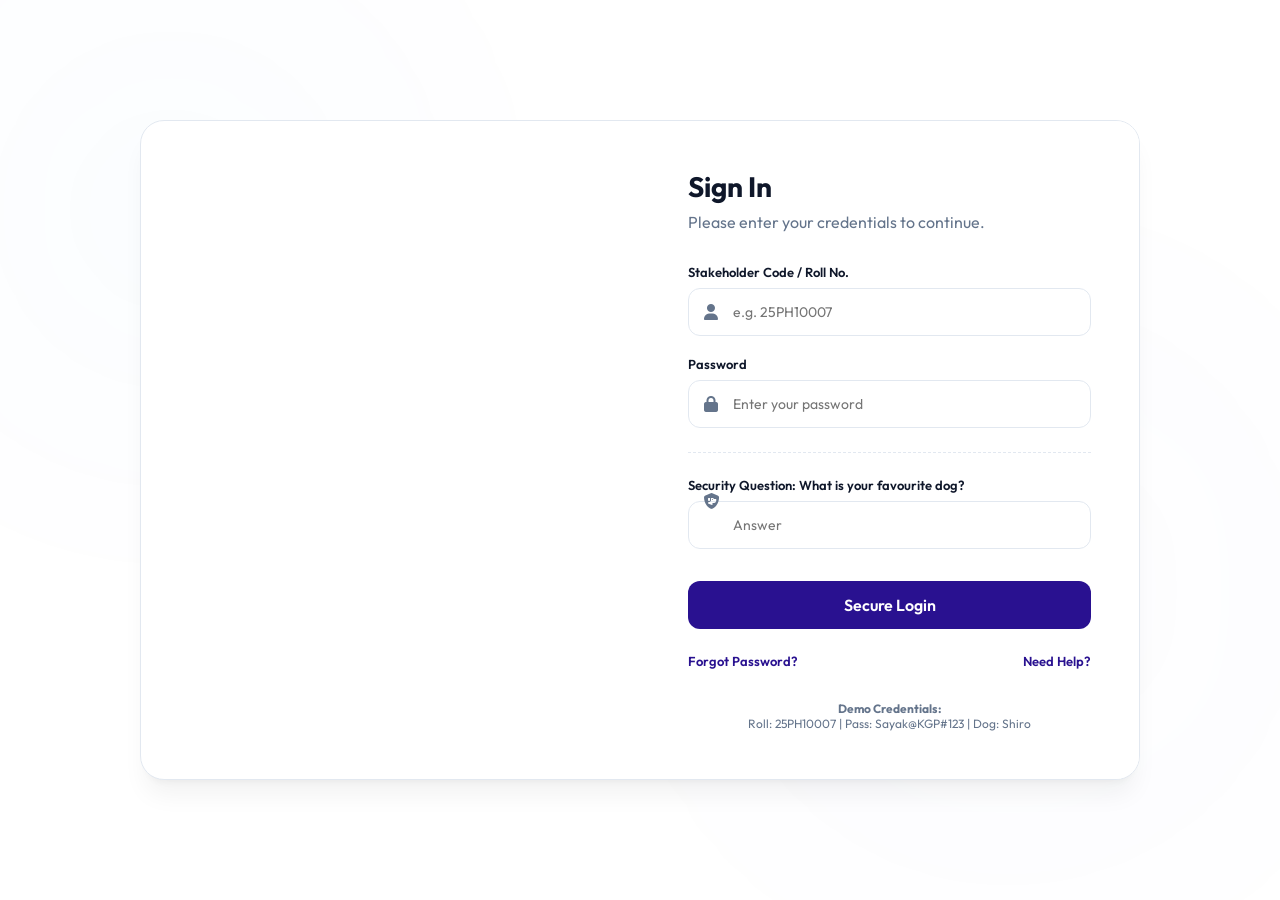
==== commit 540c9f1a: "Created a beautiful modern Login page and renamed root index.html to dashboard.html" ====
--- a/index.html
+++ b/index.html
@@ -3,283 +3,301 @@
 <head>
     <meta charset="UTF-8">
     <meta name="viewport" content="width=device-width, initial-scale=1.0">
-    <title>ERP System - IIT KGP | Premium</title>
+    <title>Login - ERP KGP</title>
     <link rel="stylesheet" href="style.css">
     <link rel="stylesheet" href="https://cdnjs.cloudflare.com/ajax/libs/font-awesome/6.4.0/css/all.min.css">
-    <script src="./components.js" defer></script>
+    <style>
+        body {
+            display: flex;
+            align-items: center;
+            justify-content: center;
+            min-height: 100vh;
+            background: var(--bg-color);
+            margin: 0;
+            overflow: hidden;
+            font-family: 'Inter', sans-serif;
+        }
+
+        .login-container {
+            width: 100%;
+            max-width: 1000px;
+            display: flex;
+            background: var(--panel-bg);
+            border-radius: 24px;
+            box-shadow: var(--shadow-xl);
+            overflow: hidden;
+            z-index: 10;
+            border: 1px solid var(--border-color);
+            min-height: 600px;
+        }
+
+        .login-brand {
+            flex: 1;
+            background: linear-gradient(135deg, var(--brand-primary), var(--brand-primary-dark));
+            padding: 48px;
+            color: white;
+            display: flex;
+            flex-direction: column;
+            justify-content: center;
+            position: relative;
+            overflow: hidden;
+        }
+
+        .login-brand::before {
+            content: '';
+            position: absolute;
+            top: -50%;
+            left: -50%;
+            width: 200%;
+            height: 200%;
+            background: radial-gradient(circle, rgba(255,255,255,0.1) 0%, transparent 60%);
+            animation: rotate 20s linear infinite;
+        }
+
+        @keyframes rotate {
+            0% { transform: rotate(0deg); }
+            100% { transform: rotate(360deg); }
+        }
+
+        .brand-logo {
+            font-size: 64px;
+            margin-bottom: 24px;
+            z-index: 1;
+        }
+
+        .brand-title {
+            font-size: 36px;
+            font-weight: 800;
+            margin: 0 0 16px 0;
+            z-index: 1;
+            line-height: 1.2;
+        }
+
+        .brand-subtitle {
+            font-size: 16px;
+            opacity: 0.9;
+            z-index: 1;
+            line-height: 1.6;
+        }
+
+        .login-form-area {
+            flex: 1;
+            padding: 48px;
+            display: flex;
+            flex-direction: column;
+            justify-content: center;
+            background: var(--panel-bg);
+        }
+
+        .form-header {
+            margin-bottom: 32px;
+        }
+
+        .form-header h2 {
+            font-size: 28px;
+            margin: 0 0 8px 0;
+            color: var(--text-main);
+        }
+
+        .form-header p {
+            color: var(--text-muted);
+            margin: 0;
+        }
+
+        .input-group {
+            margin-bottom: 20px;
+            position: relative;
+        }
+
+        .input-group label {
+            display: block;
+            margin-bottom: 8px;
+            font-size: 13px;
+            font-weight: 600;
+            color: var(--text-main);
+        }
+
+        .input-group input {
+            width: 100%;
+            padding: 14px 16px 14px 44px;
+            border: 1px solid var(--border-color);
+            border-radius: 12px;
+            font-size: 14px;
+            background: var(--bg-color);
+            color: var(--text-main);
+            transition: var(--transition-fast);
+            box-sizing: border-box;
+        }
+
+        .input-group input:focus {
+            outline: none;
+            border-color: var(--brand-primary);
+            box-shadow: 0 0 0 4px var(--brand-primary-bg);
+            background: var(--panel-bg);
+        }
+
+        .input-group i {
+            position: absolute;
+            left: 16px;
+            top: 40px;
+            color: var(--text-muted);
+            font-size: 16px;
+        }
+
+        .btn-login {
+            width: 100%;
+            padding: 14px;
+            background: var(--brand-primary);
+            color: white;
+            border: none;
+            border-radius: 12px;
+            font-size: 16px;
+            font-weight: 600;
+            cursor: pointer;
+            transition: var(--transition-fast);
+            margin-top: 12px;
+        }
+
+        .btn-login:hover {
+            background: var(--brand-primary-dark);
+            transform: translateY(-2px);
+            box-shadow: var(--shadow-md);
+        }
+
+        .login-links {
+            display: flex;
+            justify-content: space-between;
+            margin-top: 24px;
+            font-size: 13px;
+        }
+
+        .login-links a {
+            color: var(--brand-primary);
+            text-decoration: none;
+            font-weight: 600;
+        }
+
+        .login-links a:hover {
+            text-decoration: underline;
+        }
+
+        .error-toast {
+            display: none;
+            background: var(--accent-red-bg);
+            color: var(--accent-red);
+            padding: 12px 16px;
+            border-radius: 8px;
+            font-size: 13px;
+            font-weight: 600;
+            margin-bottom: 20px;
+            border: 1px solid rgba(239, 68, 68, 0.2);
+            align-items: center;
+            gap: 8px;
+        }
+
+        .error-toast.active {
+            display: flex;
+            animation: shake 0.4s ease-in-out;
+        }
+
+        @keyframes shake {
+            0%, 100% { transform: translateX(0); }
+            25% { transform: translateX(-5px); }
+            50% { transform: translateX(5px); }
+            75% { transform: translateX(-5px); }
+        }
+
+        @media (max-width: 768px) {
+            .login-container {
+                flex-direction: column;
+                min-height: auto;
+                border-radius: 0;
+                border: none;
+            }
+            .login-brand {
+                padding: 40px 24px;
+            }
+            .login-form-area {
+                padding: 40px 24px;
+            }
+        }
+    </style>
 </head>
 <body>
-    <!-- Animated Background -->
     <div class="bg-blob blob-1"></div>
     <div class="bg-blob blob-2"></div>
-    <div class="bg-blob blob-3"></div>
-
-    <div class="dashboard">
-        <!-- Sidebar -->
-        <div id="sidebar-placeholder"></div>
-
-        <!-- Main Area -->
-        <main class="main-area">
-            <!-- Top Navigation -->
-            <div id="topnav-placeholder" data-placeholder="Search menus, files, students..."></div>
-
-            <!-- Dashboard Content -->
-            <div class="content-area">
-                <div class="hero-banner">
-                    <div class="hero-text">
-                        <h1>Welcome back, Sayak!</h1>
-                        <p>Your portal to academic excellence and administration.</p>
-                    </div>
-                    <a href="./academic/index.html" class="hero-btn" style="text-decoration:none;">Go to Academics <i class="fa-solid fa-arrow-right" style="margin-left:8px;"></i></a>
+
+    <div class="login-container">
+        <!-- Branding Side -->
+        <div class="login-brand">
+            <i class="fa-solid fa-building-columns brand-logo"></i>
+            <h1 class="brand-title">IIT Kharagpur ERP System</h1>
+            <p class="brand-subtitle">Welcome back to the Enterprise Resource Planning portal. Access your academics, accommodation, and institute services seamlessly.</p>
+        </div>
+
+        <!-- Form Side -->
+        <div class="login-form-area">
+            <div class="form-header">
+                <h2>Sign In</h2>
+                <p>Please enter your credentials to continue.</p>
+            </div>
+
+            <div class="error-toast" id="errorToast">
+                <i class="fa-solid fa-circle-exclamation"></i>
+                <span id="errorMessage">Invalid credentials. Please try again.</span>
+            </div>
+
+            <form id="loginForm" onsubmit="attemptLogin(event)">
+                <div class="input-group">
+                    <label>Stakeholder Code / Roll No.</label>
+                    <i class="fa-solid fa-user"></i>
+                    <input type="text" id="roll" placeholder="e.g. 25PH10007" autocomplete="off">
                 </div>
 
-                <div class="bento-grid">
-                    
-                    <!-- Stats Card -->
-                    <div class="card glass-panel col-span-4">
-                        <div class="card-header">
-                            <h3 class="card-title">
-                                <span class="card-icon"><i class="fa-solid fa-chart-pie"></i></span>
-                                Overview
-                            </h3>
-                        </div>
-                        <div class="stats-container">
-                            <div class="stat-box">
-                                <span class="stat-value">3</span>
-                                <span class="stat-label">Unread Mails</span>
-                            </div>
-                            <div class="stat-box">
-                                <span class="stat-value">22</span>
-                                <span class="stat-label">Active Credits</span>
-                            </div>
-                            <div class="stat-box">
-                                <span class="stat-value">5</span>
-                                <span class="stat-label">Alerts</span>
-                            </div>
-                            <div class="stat-box">
-                                <span class="stat-value">0</span>
-                                <span class="stat-label">Complaints</span>
-                            </div>
-                        </div>
-                    </div>
-
-                    <!-- ERP e-Office -->
-                    <div class="card glass-panel col-span-4">
-                        <div class="card-header">
-                            <h3 class="card-title">
-                                <span class="card-icon"><i class="fa-solid fa-laptop-file"></i></span>
-                                ERP e-Office
-                            </h3>
-                        </div>
-                        <div class="link-list">
-                            <a href="#" class="link-item">
-                                <i class="fa-solid fa-folder-open"></i> Dept. e-File Category List
-                            </a>
-                            <a href="#" class="link-item">
-                                <i class="fa-solid fa-box-archive"></i> Dept e-File Store
-                            </a>
-                            <a href="#" class="link-item">
-                                <i class="fa-solid fa-file-import"></i> Pending/Sent e-Files
-                            </a>
-                            <a href="#" class="link-item">
-                                <i class="fa-solid fa-envelopes-bulk"></i> Despatch/Receipt
-                            </a>
-                        </div>
-                    </div>
-
-                    <!-- Other Actions -->
-                    <div class="card glass-panel col-span-4">
-                        <div class="card-header">
-                            <h3 class="card-title">
-                                <span class="card-icon"><i class="fa-solid fa-bolt"></i></span>
-                                Quick Actions
-                            </h3>
-                        </div>
-                        <div class="action-grid">
-                            <a href="#" class="action-box" id="actionNetworkPassword">
-                                <i class="fa-solid fa-wifi"></i>
-                                <span>Network Password</span>
-                            </a>
-                            <a href="#" class="action-box" id="actionKgpNotices">
-                                <i class="fa-solid fa-bullhorn"></i>
-                                <span>KGP Notices</span>
-                            </a>
-                            <a href="#" class="action-box" id="actionCounselling">
-                                <i class="fa-solid fa-hand-holding-heart"></i>
-                                <span>Counselling</span>
-                            </a>
-                            <a href="#" class="action-box" id="actionGrievance">
-                                <i class="fa-solid fa-headset"></i>
-                                <span>Grievance</span>
-                            </a>
-                        </div>
-                    </div>
-
+                <div class="input-group">
+                    <label>Password</label>
+                    <i class="fa-solid fa-lock"></i>
+                    <input type="password" id="pwd" placeholder="Enter your password">
                 </div>
+
+                <div class="input-group" style="margin-top: 24px; padding-top: 24px; border-top: 1px dashed var(--border-color);">
+                    <label>Security Question: What is your favourite dog?</label>
+                    <i class="fa-solid fa-shield-dog"></i>
+                    <input type="text" id="ans" placeholder="Answer" autocomplete="off">
+                </div>
+
+                <button type="submit" class="btn-login">Secure Login</button>
+            </form>
+
+            <div class="login-links">
+                <a href="#">Forgot Password?</a>
+                <a href="#">Need Help?</a>
             </div>
-
-            <!-- Footer -->
-            <div id="footer-placeholder"></div>
-        </main>
-    </div>
-
-    <!-- Modals -->
-    <!-- Network Password Modal -->
-    <div class="modal-overlay" id="modalNetworkPassword">
-        <div class="modal-container">
-            <div class="modal-header">
-                <h3>Campus Network Password Manager</h3>
-                <button class="modal-close"><i class="fa-solid fa-xmark"></i></button>
-            </div>
-            <div class="modal-body">
-                <p>Manage your campus Wi-Fi / LAN network credentials here.</p>
-                <form onsubmit="event.preventDefault(); alert('Password successfully updated!'); this.closest('.modal-overlay').classList.remove('open');">
-                    <div class="form-group">
-                        <label for="currentNetPass">Current Network Password</label>
-                        <input type="password" id="currentNetPass" class="form-control" required>
-                    </div>
-                    <div class="form-group">
-                        <label for="newNetPass">New Network Password</label>
-                        <input type="password" id="newNetPass" class="form-control" required>
-                    </div>
-                    <div class="form-group">
-                        <label for="confirmNetPass">Confirm New Network Password</label>
-                        <input type="password" id="confirmNetPass" class="form-control" required>
-                    </div>
-                    <button type="submit" class="btn-primary">Update Password</button>
-                </form>
+            
+            <div style="margin-top: 32px; font-size: 12px; color: var(--text-muted); text-align: center;">
+                <p><strong>Demo Credentials:</strong><br>Roll: 25PH10007 | Pass: Sayak@KGP#123 | Dog: Shiro</p>
             </div>
         </div>
     </div>
 
-    <!-- KGP Notices Modal -->
-    <div class="modal-overlay" id="modalKgpNotices">
-        <div class="modal-container">
-            <div class="modal-header">
-                <h3>Apna IIT KGP Notices</h3>
-                <button class="modal-close"><i class="fa-solid fa-xmark"></i></button>
-            </div>
-            <div class="modal-body" style="display:flex; flex-direction:column; gap:16px;">
-                <div style="padding:12px; background:var(--brand-bg); border-radius:8px; border:1px solid var(--border-color);">
-                    <span style="font-size:11px; font-weight:700; color:var(--brand-primary); display:block; margin-bottom:4px;">May 25, 2026 - ACADEMIC SECTION</span>
-                    <strong style="display:block; font-size:13px; margin-bottom:4px;">Extension of Spring Semester Registration Deadline</strong>
-                    <span style="font-size:12px; color:var(--text-muted);">Spring Semester registration has been extended up to 31st May 2026. Please complete fee payment and register courses on the Academic portal.</span>
-                </div>
-                <div style="padding:12px; background:var(--brand-bg); border-radius:8px; border:1px solid var(--border-color);">
-                    <span style="font-size:11px; font-weight:700; color:var(--brand-primary); display:block; margin-bottom:4px;">May 24, 2026 - HALL MANAGEMENT CENTRE</span>
-                    <strong style="display:block; font-size:13px; margin-bottom:4px;">Notice regarding Summer Quarter Mess Bookings</strong>
-                    <span style="font-size:12px; color:var(--text-muted);">Students registering for summer quarter can pay food charges at HMC counter from today onwards. Mess will run at Lal Bahadur Shastri Hall.</span>
-                </div>
-                <div style="padding:12px; background:var(--brand-bg); border-radius:8px; border:1px solid var(--border-color);">
-                    <span style="font-size:11px; font-weight:700; color:var(--brand-primary); display:block; margin-bottom:4px;">May 22, 2026 - TECHNOLOGY GUEST HOUSE</span>
-                    <strong style="display:block; font-size:13px; margin-bottom:4px;">Booking closure for Convocation week</strong>
-                    <span style="font-size:12px; color:var(--text-muted);">Technology Guest House bookings will remain closed from July 15th to July 25th for official delegates visiting during the annual convocation.</span>
-                </div>
-            </div>
-        </div>
-    </div>
-
-    <!-- Counselling Modal -->
-    <div class="modal-overlay" id="modalCounselling">
-        <div class="modal-container">
-            <div class="modal-header">
-                <h3>Student Counselling Centre Services</h3>
-                <button class="modal-close"><i class="fa-solid fa-xmark"></i></button>
-            </div>
-            <div class="modal-body">
-                <p>Get in touch with professionals at the Student Counselling Centre. Sessions are strictly confidential.</p>
-                <form onsubmit="event.preventDefault(); alert('Session appointment request received. A counsellor will reach out shortly.'); this.closest('.modal-overlay').classList.remove('open');">
-                    <div class="form-group">
-                        <label for="counsellingReason">Reason for Appointment / Topic</label>
-                        <select id="counsellingReason" class="form-control" required>
-                            <option value="academic">Academic Stress / Time Management</option>
-                            <option value="career">Career / CDC Anxiety</option>
-                            <option value="personal">Personal / Relationship Concerns</option>
-                            <option value="other">General Well-being & Wellness Check</option>
-                        </select>
-                    </div>
-                    <div class="form-group">
-                        <label for="preferredDate">Preferred Date</label>
-                        <input type="date" id="preferredDate" class="form-control" required>
-                    </div>
-                    <div class="form-group">
-                        <label for="preferredSlot">Preferred Time Slot</label>
-                        <select id="preferredSlot" class="form-control" required>
-                            <option value="morning">Morning (10:00 AM - 12:00 PM)</option>
-                            <option value="afternoon">Afternoon (02:00 PM - 04:00 PM)</option>
-                            <option value="evening">Evening (05:00 PM - 07:00 PM)</option>
-                        </select>
-                    </div>
-                    <button type="submit" class="btn-primary">Request Session Appointment</button>
-                </form>
-            </div>
-        </div>
-    </div>
-
-    <!-- Grievance Modal -->
-    <div class="modal-overlay" id="modalGrievance">
-        <div class="modal-container">
-            <div class="modal-header">
-                <h3>Submit General / ERP Grievance</h3>
-                <button class="modal-close"><i class="fa-solid fa-xmark"></i></button>
-            </div>
-            <div class="modal-body">
-                <p>Please enter details of your grievance. Submissions are routed to the ERP technical cell or administrative cell.</p>
-                <form onsubmit="event.preventDefault(); alert('Grievance ticket created successfully. ID: TKT-299382.'); this.closest('.modal-overlay').classList.remove('open');">
-                    <div class="form-group">
-                        <label for="grievanceType">Category</label>
-                        <select id="grievanceType" class="form-control" required>
-                            <option value="erp">ERP Portal Glitch / Bugs</option>
-                            <option value="academic">Academic Registration / Grades Error</option>
-                            <option value="accommodation">Hostel Mess / Room Facility Grievance</option>
-                            <option value="other">Other Administrative Concerns</option>
-                        </select>
-                    </div>
-                    <div class="form-group">
-                        <label for="grievanceTitle">Subject</label>
-                        <input type="text" id="grievanceTitle" class="form-control" placeholder="Short description of the issue" required>
-                    </div>
-                    <div class="form-group">
-                        <label for="grievanceDetails">Detailed Grievance Description</label>
-                        <textarea id="grievanceDetails" class="form-control" rows="4" style="resize:vertical;" placeholder="Please explain the issue in detail..." required></textarea>
-                    </div>
-                    <button type="submit" class="btn-primary">Submit Grievance</button>
-                </form>
-            </div>
-        </div>
-    </div>
-
     <script>
-
-        // Modal toggling helper
-        function setupModal(triggerId, modalId) {
-            const trigger = document.getElementById(triggerId);
-            const modal = document.getElementById(modalId);
-            if (trigger && modal) {
-                trigger.addEventListener('click', (e) => {
-                    e.preventDefault();
-                    modal.classList.add('open');
-                });
-                
-                const closeBtn = modal.querySelector('.modal-close');
-                if (closeBtn) {
-                    closeBtn.addEventListener('click', () => {
-                        modal.classList.remove('open');
-                    });
-                }
-                
-                modal.addEventListener('click', (e) => {
-                    if (e.target === modal) {
-                        modal.classList.remove('open');
-                    }
-                });
+        function attemptLogin(e) {
+            e.preventDefault();
+            const roll = document.getElementById('roll').value.trim();
+            const pwd = document.getElementById('pwd').value;
+            const ans = document.getElementById('ans').value.trim().toLowerCase();
+            const errorToast = document.getElementById('errorToast');
+
+            errorToast.classList.remove('active');
+
+            if (roll === '25PH10007' && pwd === 'Sayak@KGP#123' && ans === 'shiro') {
+                // Successful Login! Redirect to Dashboard
+                window.location.href = 'dashboard.html';
+            } else {
+                // Failed Login
+                errorToast.classList.add('active');
             }
         }
-        
-        setupModal('actionNetworkPassword', 'modalNetworkPassword');
-        setupModal('actionKgpNotices', 'modalKgpNotices');
-        setupModal('actionCounselling', 'modalCounselling');
-        setupModal('actionGrievance', 'modalGrievance');
     </script>
 </body>
 </html>
--- a/style.css
+++ b/style.css
@@ -12,7 +12,7 @@
     /* Slate-900 high contrast text */
     --text-muted: #64748b;
     /* Slate-500 muted text */
-    --brand-primary: #291973;
+    --brand-primary: #291190;
     /* Premium Vercel/Linear royal blue */
     --brand-primary-light: #60a5fa;
     --brand-primary-bg: rgba(59, 130, 246, 0.05);
@@ -486,7 +486,8 @@
     letter-spacing: 0.5px;
 }
 
-.message-item, .notification-item {
+.message-item,
+.notification-item {
     display: flex;
     flex-direction: column;
     align-items: flex-start;
@@ -498,7 +499,8 @@
     background: transparent;
 }
 
-.message-item:hover, .notification-item:hover {
+.message-item:hover,
+.notification-item:hover {
     background: var(--brand-primary-bg) !important;
     border-color: rgba(59, 130, 246, 0.1);
 }
@@ -750,7 +752,8 @@
     }
 
     .profile-btn span {
-        display: none; /* Hide profile name on mobile screens */
+        display: none;
+        /* Hide profile name on mobile screens */
     }
 
     .nav-actions {
@@ -766,7 +769,8 @@
     }
 
     .stats-container {
-        grid-template-columns: 1fr; /* Stack stats vertically on mobile */
+        grid-template-columns: 1fr;
+        /* Stack stats vertically on mobile */
     }
 }
 
@@ -1010,16 +1014,33 @@
     font-weight: 600;
     cursor: pointer;
     transition: var(--transition-fast);
+    display: flex;
+    justify-content: center;
+    align-items: center;
+    max-width: 100%;
+    white-space: normal;
+    text-align: center;
+    word-break: break-word;
 }
 
 .btn-primary:hover {
     background: #2563eb;
+}
+
+@media (max-width: 600px) {
+    .link-list>div {
+        flex-wrap: wrap;
+        gap: 8px;
+    }
 }
 
 /* Modal Design System */
 .modal-overlay {
     position: fixed;
-    top: 0; left: 0; right: 0; bottom: 0;
+    top: 0;
+    left: 0;
+    right: 0;
+    bottom: 0;
     background: rgba(15, 23, 42, 0.4);
     backdrop-filter: blur(4px);
     z-index: 2000;
@@ -1030,10 +1051,12 @@
     visibility: hidden;
     transition: opacity var(--transition-normal), visibility var(--transition-normal);
 }
+
 .modal-overlay.open {
     opacity: 1;
     visibility: visible;
 }
+
 .modal-container {
     background: var(--panel-bg);
     border: 1px solid var(--border-color);
@@ -1048,9 +1071,11 @@
     transition: transform var(--transition-normal);
     overflow: hidden;
 }
+
 .modal-overlay.open .modal-container {
     transform: scale(1);
 }
+
 .modal-header {
     padding: 16px 24px;
     border-bottom: 1px solid var(--border-color);
@@ -1058,11 +1083,13 @@
     align-items: center;
     justify-content: space-between;
 }
+
 .modal-header h3 {
     font-size: 16px;
     font-weight: 700;
     color: var(--text-main);
 }
+
 .modal-close {
     background: transparent;
     border: none;
@@ -1071,9 +1098,11 @@
     cursor: pointer;
     transition: var(--transition-fast);
 }
+
 .modal-close:hover {
     color: var(--text-main);
 }
+
 .modal-body {
     padding: 24px;
     overflow-y: auto;
@@ -1081,23 +1110,142 @@
     line-height: 1.6;
     color: var(--text-main);
 }
+
 .modal-body form {
     display: flex;
     flex-direction: column;
     gap: 16px;
 }
+
 .modal-body .form-group {
     display: flex;
     flex-direction: column;
     gap: 6px;
 }
+
 .modal-body p {
     margin-bottom: 12px;
 }
+
 .modal-body ul {
     margin-left: 20px;
     margin-bottom: 16px;
 }
+
 .modal-body li {
     margin-bottom: 6px;
+}
+
+/* Global Search Dropdown */
+.search-results-dropdown {
+    position: absolute;
+    top: 50px;
+    left: 45px;
+    width: 350px;
+    background: var(--panel-bg);
+    border: 1px solid var(--border-color);
+    border-radius: 12px;
+    box-shadow: var(--shadow-lg);
+    z-index: 1000;
+    max-height: 400px;
+    overflow-y: auto;
+    display: none;
+    flex-direction: column;
+    padding: 8px 0;
+}
+
+.search-results-dropdown.active {
+    display: flex;
+}
+
+.search-result-item {
+    display: flex;
+    flex-direction: column;
+    padding: 10px 16px;
+    text-decoration: none;
+    color: var(--text-main);
+    border-bottom: 1px solid var(--border-color);
+    transition: var(--transition-fast);
+}
+
+.search-result-item:last-child {
+    border-bottom: none;
+}
+
+.search-result-item:hover {
+    background: var(--brand-primary-bg);
+}
+
+.search-result-title {
+    font-weight: 600;
+    font-size: 14px;
+    color: var(--brand-primary);
+    margin-bottom: 4px;
+}
+
+.search-result-desc {
+    font-size: 12px;
+    color: var(--text-muted);
+}
+
+.search-empty {
+    padding: 16px;
+    text-align: center;
+    color: var(--text-muted);
+    font-size: 13px;
+}
+
+/* Print Styles */
+@media print {
+    /* Hide UI elements */
+    #sidebar-placeholder, .sidebar, 
+    #topnav-placeholder, .top-nav, 
+    .perf-sidebar, .btn-primary, 
+    .bg-blob, #footer-placeholder {
+        display: none !important;
+    }
+
+    /* Reset layouts for print */
+    body, .dashboard, .main-area, .content-area, .perf-layout {
+        display: block !important;
+        margin: 0 !important;
+        padding: 0 !important;
+        width: 100% !important;
+        max-width: none !important;
+        height: auto !important;
+        overflow: visible !important;
+        background: white !important;
+    }
+
+    .perf-table-container, .summary-card, .stat-badge {
+        box-shadow: none !important;
+        border: 1px solid #ccc !important;
+        break-inside: avoid;
+    }
+
+    .hero-banner {
+        box-shadow: none !important;
+        border-bottom: 2px solid #000 !important;
+        margin-bottom: 20px !important;
+        padding: 0 !important;
+    }
+    
+    .hero-banner h1 {
+        color: #000 !important;
+    }
+
+    /* Ensure tables break cleanly */
+    .perf-table {
+        page-break-inside: auto;
+    }
+    .perf-table tr {
+        page-break-inside: avoid;
+        page-break-after: auto;
+    }
+
+    /* Force background colors on badges */
+    .grade-badge, .stat-badge, .perf-table th {
+        -webkit-print-color-adjust: exact !important;
+        print-color-adjust: exact !important;
+    }
 }
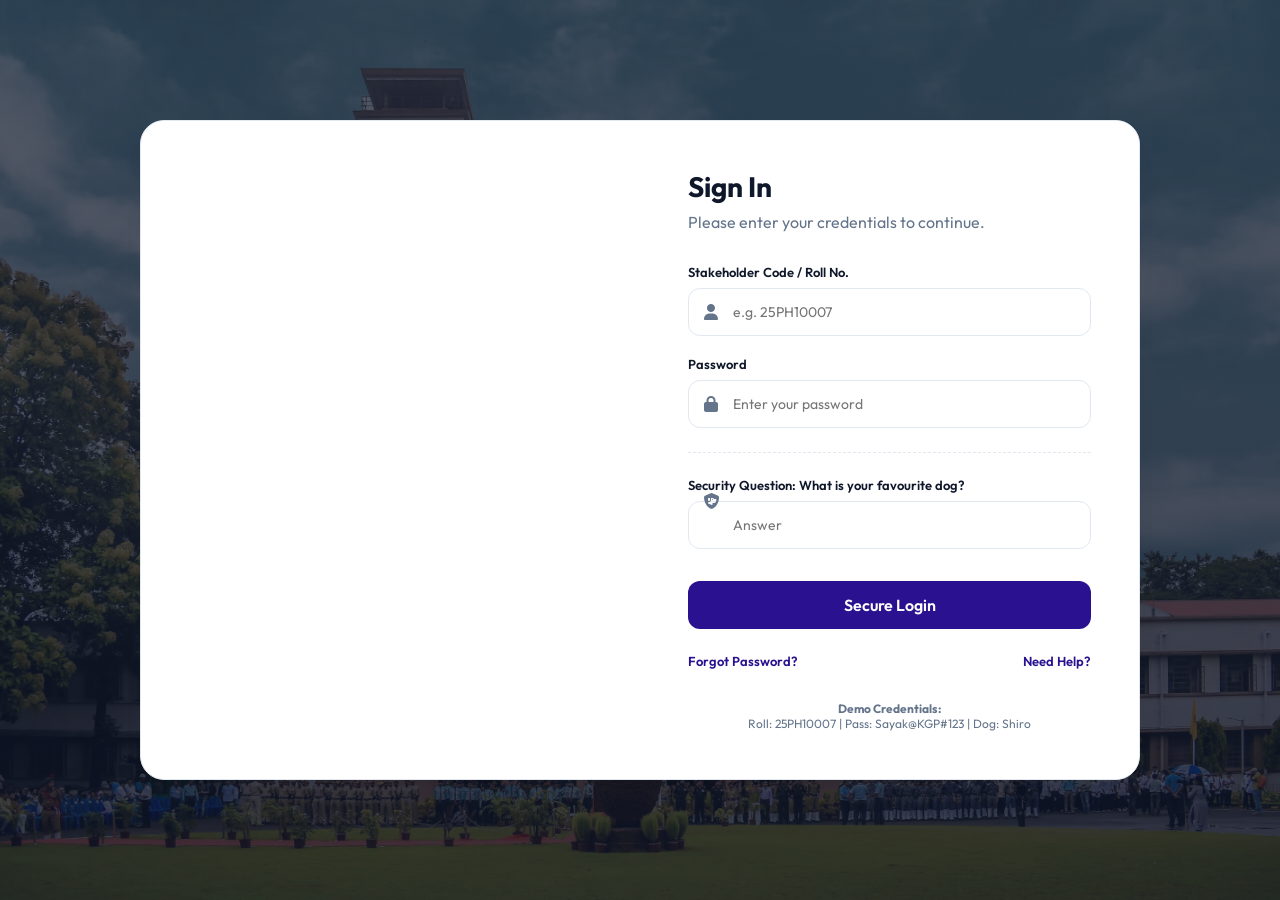
==== commit 57b88ebf: "Added iitkgp.avif as the stunning login background with a dark overlay" ====
--- a/index.html
+++ b/index.html
@@ -12,7 +12,7 @@
             align-items: center;
             justify-content: center;
             min-height: 100vh;
-            background: var(--bg-color);
+            background: linear-gradient(rgba(15, 23, 42, 0.7), rgba(15, 23, 42, 0.8)), url('iitkgp.avif') center/cover no-repeat fixed;
             margin: 0;
             overflow: hidden;
             font-family: 'Inter', sans-serif;
@@ -224,9 +224,6 @@
     </style>
 </head>
 <body>
-    <div class="bg-blob blob-1"></div>
-    <div class="bg-blob blob-2"></div>
-
     <div class="login-container">
         <!-- Branding Side -->
         <div class="login-brand">
@@ -292,7 +289,7 @@
 
             if (roll === '25PH10007' && pwd === 'Sayak@KGP#123' && ans === 'shiro') {
                 // Successful Login! Redirect to Dashboard
-                window.location.href = 'dashboard.html';
+                window.location.href = 'dashboard/index.html';
             } else {
                 // Failed Login
                 errorToast.classList.add('active');
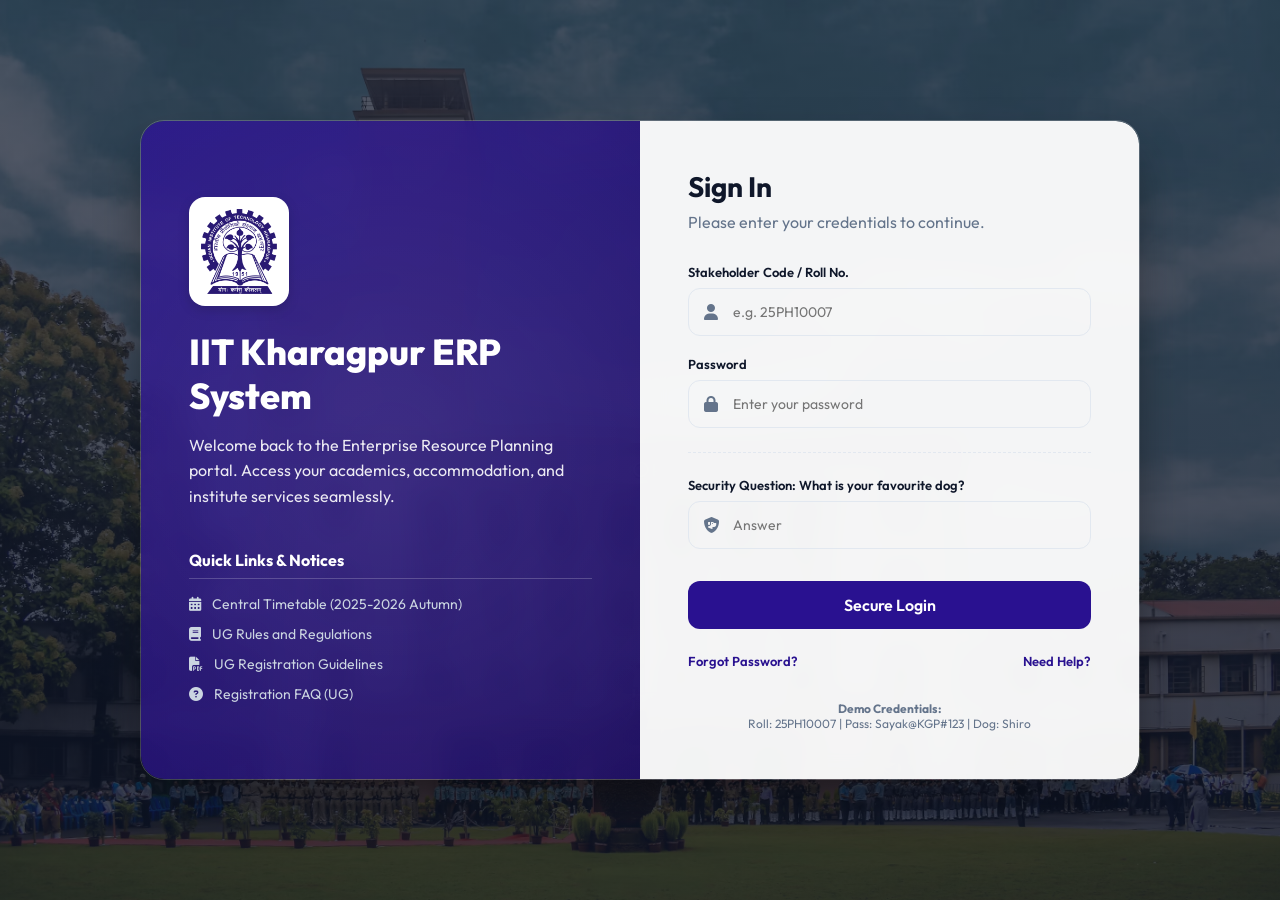
==== commit a6507b76: "test" ====
--- a/index.html
+++ b/index.html
@@ -14,7 +14,7 @@
             min-height: 100vh;
             background: linear-gradient(rgba(15, 23, 42, 0.7), rgba(15, 23, 42, 0.8)), url('iitkgp.avif') center/cover no-repeat fixed;
             margin: 0;
-            overflow: hidden;
+            overflow-x: hidden;
             font-family: 'Inter', sans-serif;
         }
 
@@ -22,18 +22,19 @@
             width: 100%;
             max-width: 1000px;
             display: flex;
-            background: var(--panel-bg);
+            background: transparent;
             border-radius: 24px;
-            box-shadow: var(--shadow-xl);
+            box-shadow: 0 25px 50px -12px rgba(0, 0, 0, 0.5);
             overflow: hidden;
             z-index: 10;
-            border: 1px solid var(--border-color);
+            border: 1px solid rgba(255, 255, 255, 0.2);
             min-height: 600px;
         }
 
         .login-brand {
             flex: 1;
-            background: linear-gradient(135deg, var(--brand-primary), var(--brand-primary-dark));
+            background: linear-gradient(135deg, rgba(41, 17, 144, 0.85), rgba(30, 12, 106, 0.85));
+            backdrop-filter: blur(12px);
             padding: 48px;
             color: white;
             display: flex;
@@ -86,7 +87,8 @@
             display: flex;
             flex-direction: column;
             justify-content: center;
-            background: var(--panel-bg);
+            background: rgba(255, 255, 255, 0.95);
+            backdrop-filter: blur(12px);
         }
 
         .form-header {
@@ -139,9 +141,15 @@
         .input-group i {
             position: absolute;
             left: 16px;
-            top: 40px;
+            top: 50%;
+            transform: translateY(-50%);
             color: var(--text-muted);
             font-size: 16px;
+        }
+
+        .input-wrapper {
+            position: relative;
+            width: 100%;
         }
 
         .btn-login {
@@ -159,9 +167,9 @@
         }
 
         .btn-login:hover {
-            background: var(--brand-primary-dark);
-            transform: translateY(-2px);
-            box-shadow: var(--shadow-md);
+            background: #1e0c6a; /* A darker shade of var(--brand-primary) #291190 */
+            transform: translateY(-1px);
+            box-shadow: 0 4px 6px -1px rgba(0, 0, 0, 0.1), 0 2px 4px -1px rgba(0, 0, 0, 0.06);
         }
 
         .login-links {
@@ -208,17 +216,21 @@
         }
 
         @media (max-width: 768px) {
+            body {
+                padding: 16px;
+                background-attachment: scroll;
+            }
             .login-container {
-                flex-direction: column;
+                flex-direction: column-reverse;
                 min-height: auto;
-                border-radius: 0;
-                border: none;
+                border-radius: 20px;
+                border: 1px solid rgba(255, 255, 255, 0.2);
             }
             .login-brand {
-                padding: 40px 24px;
+                padding: 32px 20px;
             }
             .login-form-area {
-                padding: 40px 24px;
+                padding: 32px 20px;
             }
         }
     </style>
@@ -227,9 +239,19 @@
     <div class="login-container">
         <!-- Branding Side -->
         <div class="login-brand">
-            <i class="fa-solid fa-building-columns brand-logo"></i>
+            <img src="iitkgp logo.png" alt="IIT KGP Logo" style="width: 100px; background: white; padding: 12px; border-radius: 16px; box-shadow: 0 4px 12px rgba(0,0,0,0.15); margin-bottom: 24px; z-index: 1;">
             <h1 class="brand-title">IIT Kharagpur ERP System</h1>
             <p class="brand-subtitle">Welcome back to the Enterprise Resource Planning portal. Access your academics, accommodation, and institute services seamlessly.</p>
+            
+            <div style="margin-top: 40px; z-index: 1;">
+                <h3 style="font-size: 16px; margin-bottom: 16px; border-bottom: 1px solid rgba(255,255,255,0.2); padding-bottom: 8px;">Quick Links & Notices</h3>
+                <ul style="list-style: none; padding: 0; margin: 0; font-size: 14px; display: flex; flex-direction: column; gap: 12px;">
+                    <li><a href="https://erp.iitkgp.ac.in/Acad/AUT_Time_Table_25_26.pdf" target="_blank" style="color: #cbd5e1; text-decoration: none;"><i class="fa-solid fa-calendar-days" style="margin-right: 8px;"></i> Central Timetable (2025-2026 Autumn)</a></li>
+                    <li><a href="https://erp.iitkgp.ac.in/regulation_UG_corrected.pdf" target="_blank" style="color: #cbd5e1; text-decoration: none;"><i class="fa-solid fa-book" style="margin-right: 8px;"></i> UG Rules and Regulations</a></li>
+                    <li><a href="https://erp.iitkgp.ac.in/SubRegGuideline.pdf" target="_blank" style="color: #cbd5e1; text-decoration: none;"><i class="fa-solid fa-file-pdf" style="margin-right: 8px;"></i> UG Registration Guidelines</a></li>
+                    <li><a href="https://erp.iitkgp.ac.in/FAQ-UG.pdf" target="_blank" style="color: #cbd5e1; text-decoration: none;"><i class="fa-solid fa-circle-question" style="margin-right: 8px;"></i> Registration FAQ (UG)</a></li>
+                </ul>
+            </div>
         </div>
 
         <!-- Form Side -->
@@ -247,28 +269,34 @@
             <form id="loginForm" onsubmit="attemptLogin(event)">
                 <div class="input-group">
                     <label>Stakeholder Code / Roll No.</label>
-                    <i class="fa-solid fa-user"></i>
-                    <input type="text" id="roll" placeholder="e.g. 25PH10007" autocomplete="off">
+                    <div class="input-wrapper">
+                        <i class="fa-solid fa-user"></i>
+                        <input type="text" id="roll" placeholder="e.g. 25PH10007" autocomplete="off">
+                    </div>
                 </div>
 
                 <div class="input-group">
                     <label>Password</label>
-                    <i class="fa-solid fa-lock"></i>
-                    <input type="password" id="pwd" placeholder="Enter your password">
+                    <div class="input-wrapper">
+                        <i class="fa-solid fa-lock"></i>
+                        <input type="password" id="pwd" placeholder="Enter your password">
+                    </div>
                 </div>
 
                 <div class="input-group" style="margin-top: 24px; padding-top: 24px; border-top: 1px dashed var(--border-color);">
                     <label>Security Question: What is your favourite dog?</label>
-                    <i class="fa-solid fa-shield-dog"></i>
-                    <input type="text" id="ans" placeholder="Answer" autocomplete="off">
+                    <div class="input-wrapper">
+                        <i class="fa-solid fa-shield-dog"></i>
+                        <input type="text" id="ans" placeholder="Answer" autocomplete="off">
+                    </div>
                 </div>
 
                 <button type="submit" class="btn-login">Secure Login</button>
             </form>
 
             <div class="login-links">
-                <a href="#">Forgot Password?</a>
-                <a href="#">Need Help?</a>
+                <a href="#" onclick="alert('Password reset link has been sent to your registered institute email ID.'); return false;">Forgot Password?</a>
+                <a href="#" onclick="alert('Please contact ERP Helpdesk at 03222-81019 for assistance.'); return false;">Need Help?</a>
             </div>
             
             <div style="margin-top: 32px; font-size: 12px; color: var(--text-muted); text-align: center;">
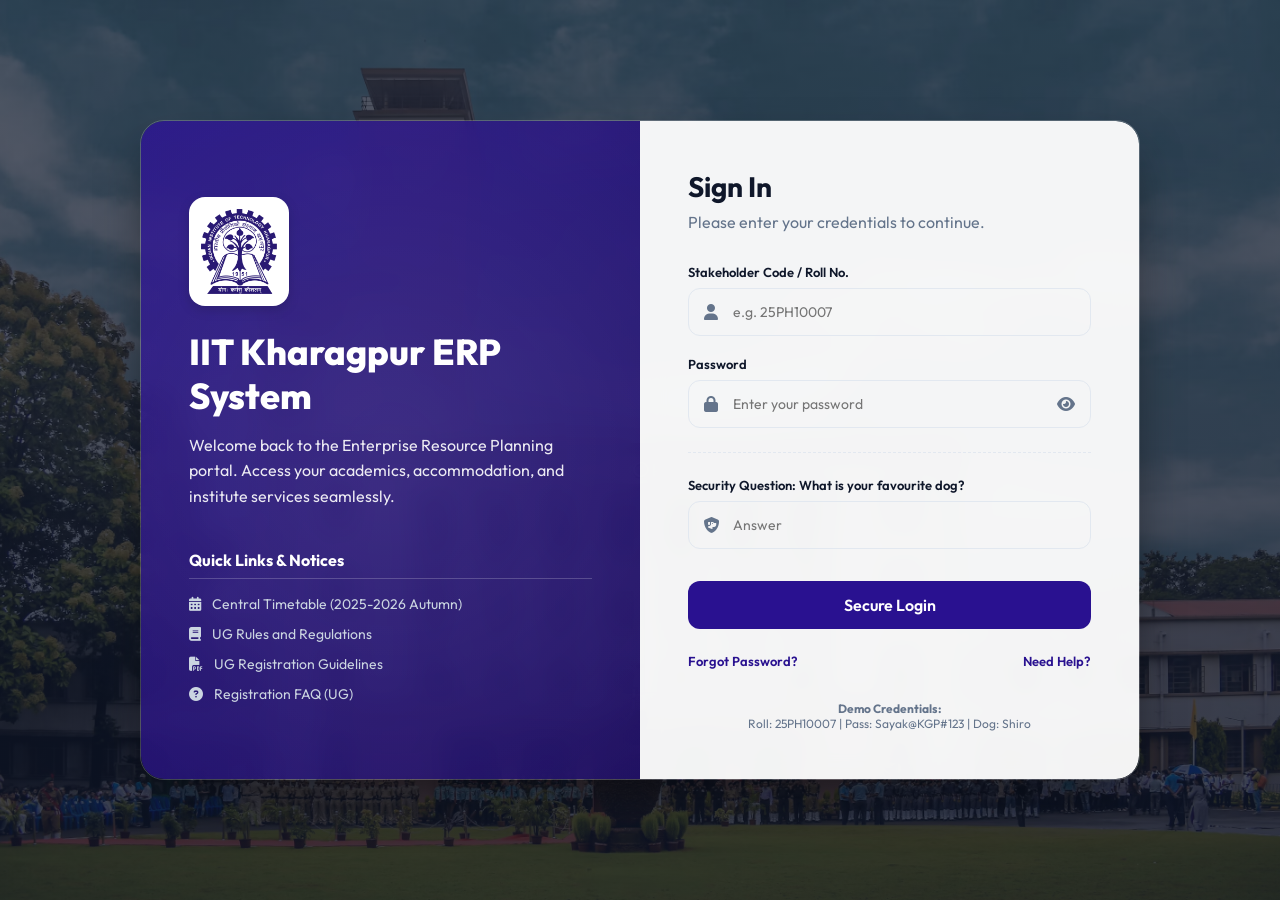
==== commit d7640caa: "fixed" ====
--- a/index.html
+++ b/index.html
@@ -4,6 +4,7 @@
     <meta charset="UTF-8">
     <meta name="viewport" content="width=device-width, initial-scale=1.0">
     <title>Login - ERP KGP</title>
+    <link rel="icon" type="image/png" href="iitkgp logo.png">
     <link rel="stylesheet" href="style.css">
     <link rel="stylesheet" href="https://cdnjs.cloudflare.com/ajax/libs/font-awesome/6.4.0/css/all.min.css">
     <style>
@@ -145,6 +146,23 @@
             transform: translateY(-50%);
             color: var(--text-muted);
             font-size: 16px;
+        }
+
+        .toggle-password {
+            position: absolute;
+            right: 16px;
+            left: auto !important;
+            top: 50%;
+            transform: translateY(-50%);
+            color: var(--text-muted);
+            font-size: 16px;
+            cursor: pointer;
+            transition: var(--transition-fast);
+            z-index: 10;
+        }
+
+        .toggle-password:hover {
+            color: var(--brand-primary);
         }
 
         .input-wrapper {
@@ -279,7 +297,8 @@
                     <label>Password</label>
                     <div class="input-wrapper">
                         <i class="fa-solid fa-lock"></i>
-                        <input type="password" id="pwd" placeholder="Enter your password">
+                        <input type="password" id="pwd" placeholder="Enter your password" style="padding-right: 44px;">
+                        <i class="fa-solid fa-eye toggle-password" id="togglePasswordBtn"></i>
                     </div>
                 </div>
 
@@ -317,12 +336,29 @@
 
             if (roll === '25PH10007' && pwd === 'Sayak@KGP#123' && ans === 'shiro') {
                 // Successful Login! Redirect to Dashboard
-                window.location.href = 'dashboard/index.html';
+                window.location.href = 'dashboard/';
             } else {
                 // Failed Login
                 errorToast.classList.add('active');
             }
         }
+
+        // Toggle Password Visibility
+        const togglePasswordBtn = document.getElementById('togglePasswordBtn');
+        const pwdInput = document.getElementById('pwd');
+        if (togglePasswordBtn && pwdInput) {
+            togglePasswordBtn.addEventListener('click', () => {
+                if (pwdInput.type === 'password') {
+                    pwdInput.type = 'text';
+                    togglePasswordBtn.classList.remove('fa-eye');
+                    togglePasswordBtn.classList.add('fa-eye-slash');
+                } else {
+                    pwdInput.type = 'password';
+                    togglePasswordBtn.classList.remove('fa-eye-slash');
+                    togglePasswordBtn.classList.add('fa-eye');
+                }
+            });
+        }
     </script>
 </body>
 </html>
--- a/style.css
+++ b/style.css
@@ -326,6 +326,36 @@
     color: var(--text-muted);
 }
 
+.search-mobile-close {
+    display: none; /* hidden by default on desktop */
+}
+
+/* Back Button Styling (visible on all views when active) */
+.back-btn {
+    display: none;
+}
+
+.back-btn.visible {
+    display: flex;
+    align-items: center;
+    justify-content: center;
+    background: transparent;
+    border: none;
+    color: var(--text-main);
+    font-size: 20px;
+    cursor: pointer;
+    margin-right: 16px;
+    width: 36px;
+    height: 36px;
+    border-radius: 8px;
+    transition: var(--transition-fast);
+}
+
+.back-btn.visible:hover {
+    background: var(--brand-primary-bg);
+    color: var(--brand-primary);
+}
+
 .nav-actions {
     display: flex;
     align-items: center;
@@ -683,96 +713,6 @@
     grid-column: span 12;
 }
 
-@media (max-width: 1200px) {
-    .col-span-4 {
-        grid-column: span 6;
-    }
-
-    .col-span-6 {
-        grid-column: span 12;
-    }
-
-    .col-span-8 {
-        grid-column: span 12;
-    }
-}
-
-@media (max-width: 900px) {
-
-    .col-span-4,
-    .col-span-6,
-    .col-span-8 {
-        grid-column: span 12;
-    }
-
-    .sidebar {
-        transform: translateX(-100%);
-    }
-
-    .sidebar.active {
-        transform: translateX(0);
-    }
-
-    .main-area {
-        margin-left: 0;
-    }
-
-    .top-nav {
-        padding: 0 20px;
-    }
-
-    .menu-btn {
-        display: block;
-    }
-
-    .close-btn {
-        display: block;
-    }
-
-    .search-box {
-        width: 180px;
-    }
-}
-
-@media (max-width: 600px) {
-    .search-box {
-        display: none;
-    }
-
-    .hero-banner {
-        flex-direction: column;
-        align-items: flex-start;
-        gap: 16px;
-        padding: 24px;
-    }
-
-    .top-nav {
-        padding: 0 16px;
-        height: 60px;
-    }
-
-    .profile-btn span {
-        display: none;
-        /* Hide profile name on mobile screens */
-    }
-
-    .nav-actions {
-        gap: 10px;
-    }
-
-    .content-area {
-        padding: 16px;
-    }
-
-    .card {
-        padding: 16px;
-    }
-
-    .stats-container {
-        grid-template-columns: 1fr;
-        /* Stack stats vertically on mobile */
-    }
-}
 
 /* Sidebar Logo */
 .sidebar-logo {
@@ -968,11 +908,6 @@
     gap: 20px;
 }
 
-@media (max-width: 768px) {
-    .profile-form-grid {
-        grid-template-columns: 1fr;
-    }
-}
 
 .form-group {
     display: flex;
@@ -1027,12 +962,6 @@
     background: #2563eb;
 }
 
-@media (max-width: 600px) {
-    .link-list>div {
-        flex-wrap: wrap;
-        gap: 8px;
-    }
-}
 
 /* Modal Design System */
 .modal-overlay {
@@ -1195,6 +1124,230 @@
     font-size: 13px;
 }
 
+/* ========================================== */
+/* RESPONSIVE MEDIA QUERIES (Cascaded at end) */
+/* ========================================== */
+
+@media (max-width: 1200px) {
+    .col-span-4 {
+        grid-column: span 6;
+    }
+
+    .col-span-6 {
+        grid-column: span 12;
+    }
+
+    .col-span-8 {
+        grid-column: span 12;
+    }
+}
+
+@media (max-width: 900px) {
+    .col-span-4,
+    .col-span-6,
+    .col-span-8 {
+        grid-column: span 12;
+    }
+
+    .sidebar {
+        transform: translateX(-100%);
+    }
+
+    .sidebar.active {
+        transform: translateX(0);
+    }
+
+    .main-area {
+        margin-left: 0;
+        width: 100%;
+        min-width: 0;
+    }
+
+    .top-nav {
+        padding: 0 20px;
+    }
+
+    .menu-btn {
+        display: block;
+    }
+
+    .close-btn {
+        display: block;
+    }
+
+    .search-box {
+        width: 180px;
+    }
+    
+    .back-btn.visible {
+        margin-right: 12px;
+    }
+}
+
+@media (max-width: 768px) {
+    .profile-form-grid {
+        grid-template-columns: 1fr;
+    }
+}
+
+@media (max-width: 600px) {
+    /* Collapsed mobile search box */
+    .search-box {
+        display: flex !important;
+        align-items: center !important;
+        background: transparent !important;
+        border: none !important;
+        padding: 0 !important;
+        width: 36px !important;
+        height: 36px !important;
+        justify-content: center !important;
+        border-radius: 50% !important;
+        cursor: pointer !important;
+        position: relative !important;
+        box-shadow: none !important;
+    }
+    
+    .search-box i {
+        display: block !important;
+        font-size: 18px !important;
+        color: var(--text-muted) !important;
+        cursor: pointer !important;
+    }
+    
+    .search-box input {
+        display: none !important;
+    }
+    
+    .search-box .search-mobile-close {
+        display: none !important;
+    }
+
+    /* Active state when search is open on mobile */
+    .search-box.mobile-active {
+        position: absolute !important;
+        top: 0 !important;
+        left: 0 !important;
+        width: 100% !important;
+        height: 100% !important;
+        background: var(--panel-bg) !important;
+        border-radius: 0 !important;
+        padding: 0 16px !important;
+        z-index: 1200 !important;
+        display: flex !important;
+        align-items: center !important;
+        gap: 12px !important;
+        box-shadow: var(--shadow-md) !important;
+        border: none !important;
+    }
+    
+    .search-box.mobile-active #searchIconTrigger {
+        display: none !important;
+    }
+    
+    .search-box.mobile-active input {
+        display: block !important;
+        background: var(--brand-bg) !important;
+        border: 1px solid var(--border-color) !important;
+        border-radius: 8px !important;
+        padding: 8px 12px !important;
+        font-size: 14px !important;
+        width: 100% !important;
+    }
+    
+    .search-box.mobile-active .search-mobile-close {
+        display: flex !important;
+        align-items: center !important;
+        justify-content: center !important;
+        background: transparent !important;
+        border: none !important;
+        font-size: 18px !important;
+        color: var(--text-main) !important;
+        cursor: pointer !important;
+        width: 32px !important;
+        height: 32px !important;
+        flex-shrink: 0 !important;
+    }
+
+    .search-box.mobile-active .search-results-dropdown {
+        position: absolute !important;
+        top: 60px !important;
+        left: 0 !important;
+        right: 0 !important;
+        width: 100% !important;
+        max-height: calc(100vh - 60px) !important;
+        border-radius: 0 !important;
+        border-left: none !important;
+        border-right: none !important;
+    }
+
+    /* Dropdown alignment fix using fixed positioning relative to viewport */
+    .dropdown-content,
+    .topnav-dropdown-wrapper .dropdown-content {
+        position: fixed !important;
+        top: 60px !important;
+        left: 12px !important;
+        right: 12px !important;
+        width: auto !important;
+        max-width: none !important;
+        z-index: 1500 !important;
+    }
+    
+    .profile-menu.open .dropdown-content,
+    .topnav-dropdown-wrapper.open .dropdown-content {
+        transform: translateY(0) !important;
+    }
+
+    .hero-banner {
+        flex-direction: column;
+        align-items: flex-start;
+        gap: 16px;
+        padding: 24px;
+    }
+
+    .top-nav {
+        padding: 0 16px;
+        height: 60px;
+    }
+
+    .profile-btn span {
+        display: none;
+    }
+
+    .nav-actions {
+        gap: 10px;
+    }
+
+    .content-area {
+        padding: 16px;
+        width: 100%;
+    }
+
+    .card {
+        padding: 16px;
+        width: 100%;
+        overflow: hidden; /* Prevent internal code/table overflow */
+    }
+
+    .stats-container {
+        grid-template-columns: 1fr !important;
+    }
+
+    .link-list>div {
+        flex-wrap: wrap;
+        gap: 8px;
+    }
+    
+    /* Responsive table handling */
+    .table-responsive table {
+        font-size: 11px !important;
+    }
+    
+    .table-responsive th, 
+    .table-responsive td {
+        padding: 8px 4px !important;
+    }
+}
+
 /* Print Styles */
 @media print {
     /* Hide UI elements */
